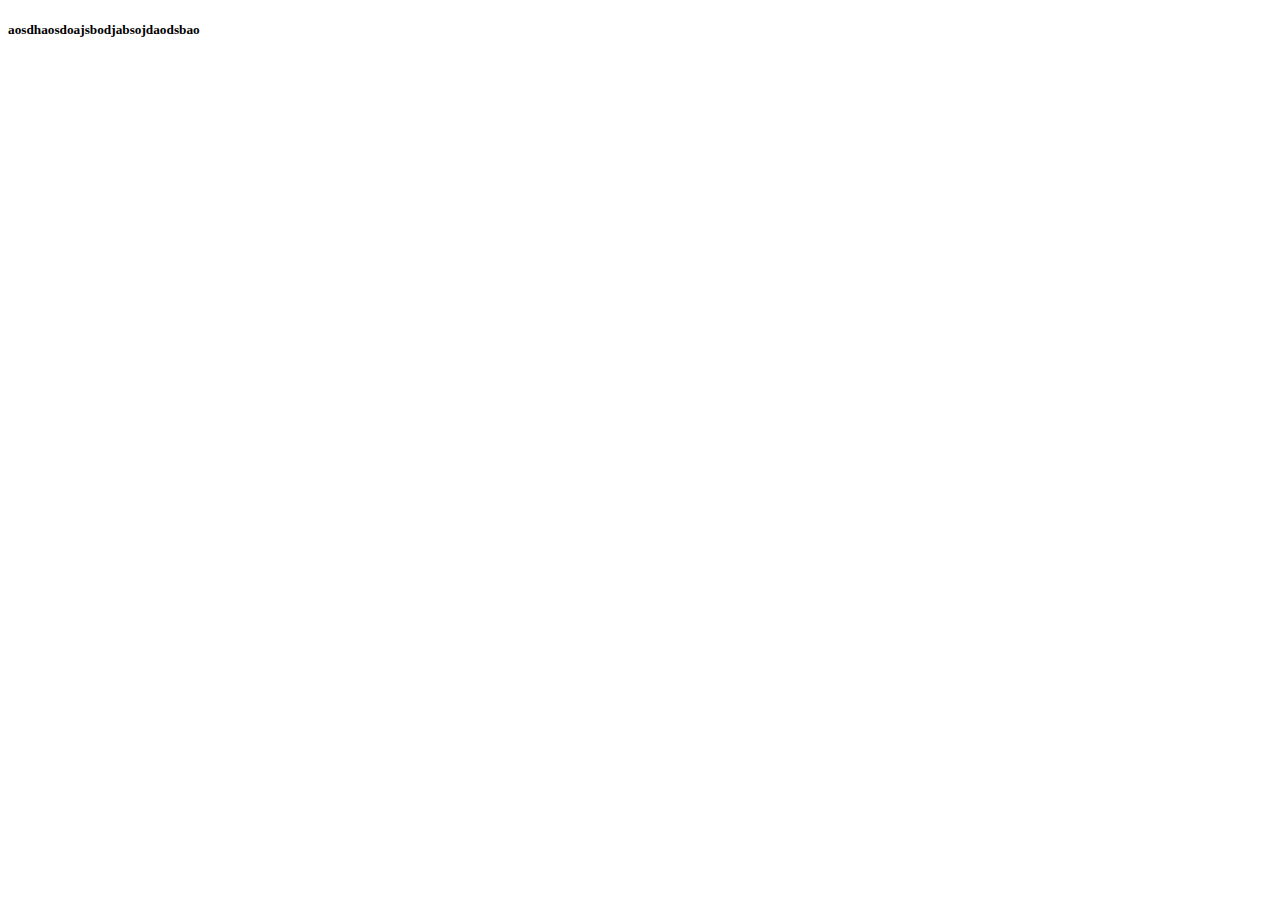
==== FrontEnd/index.html @ 2c6f3656 "Agregue un h5" ====
<!DOCTYPE html>
<html lang="en">
<head>
    <meta charset="UTF-8">
    <meta http-equiv="X-UA-Compatible" content="IE=edge">
    <meta name="viewport" content="width=device-width, initial-scale=1.0">
    <title>Kingtec</title>


</head>
<body>
    
    <h5>aosdhaosdoajsbodjabsojdaodsbao</h5>

</body>

</html>
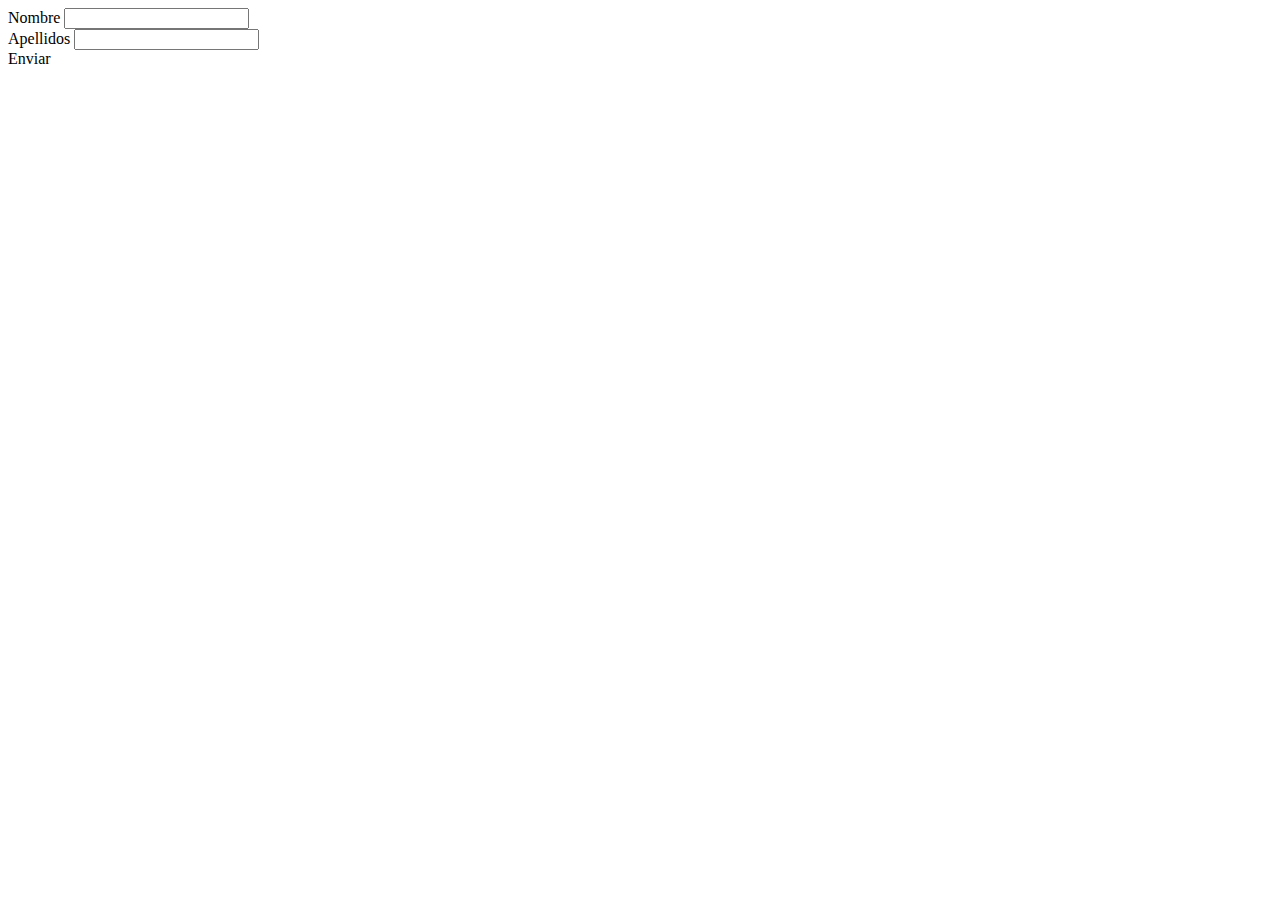
==== commit 02b708c4: "dsad" ====
--- a/FrontEnd/index.html
+++ b/FrontEnd/index.html
@@ -6,12 +6,27 @@
     <meta name="viewport" content="width=device-width, initial-scale=1.0">
     <title>Kingtec</title>
 
+    <link rel="stylesheet" href="https://cdn.jsdelivr.net/npm/bootstrap@4.6.2/dist/css/bootstrap.min.css" integrity="sha384-xOolHFLEh07PJGoPkLv1IbcEPTNtaed2xpHsD9ESMhqIYd0nLMwNLD69Npy4HI+N" crossorigin="anonymous">
 
 </head>
 <body>
+
+    <div class="container">
+        <div class="row">
+            <form>
+                <div class="form-group">
+                  <label for="exampleInputEmail1">Nombre</label>
+                  <input type="text" class="form-control" id="name" aria-describedby="emailHelp">
+                </div>
+                <div class="form-group">
+                  <label for="exampleInputPassword1">Apellidos</label>
+                  <input type="text" class="form-control" id="last">
+                </div>
+                <a class="btn btn-success" onclick="guardar()">Enviar</a>       
+            </form>
+        </div>
+    </div>
     
-    <h5>aosdhaosdoajsbodjabsojdaodsbao</h5>
-
 </body>
 
 </html>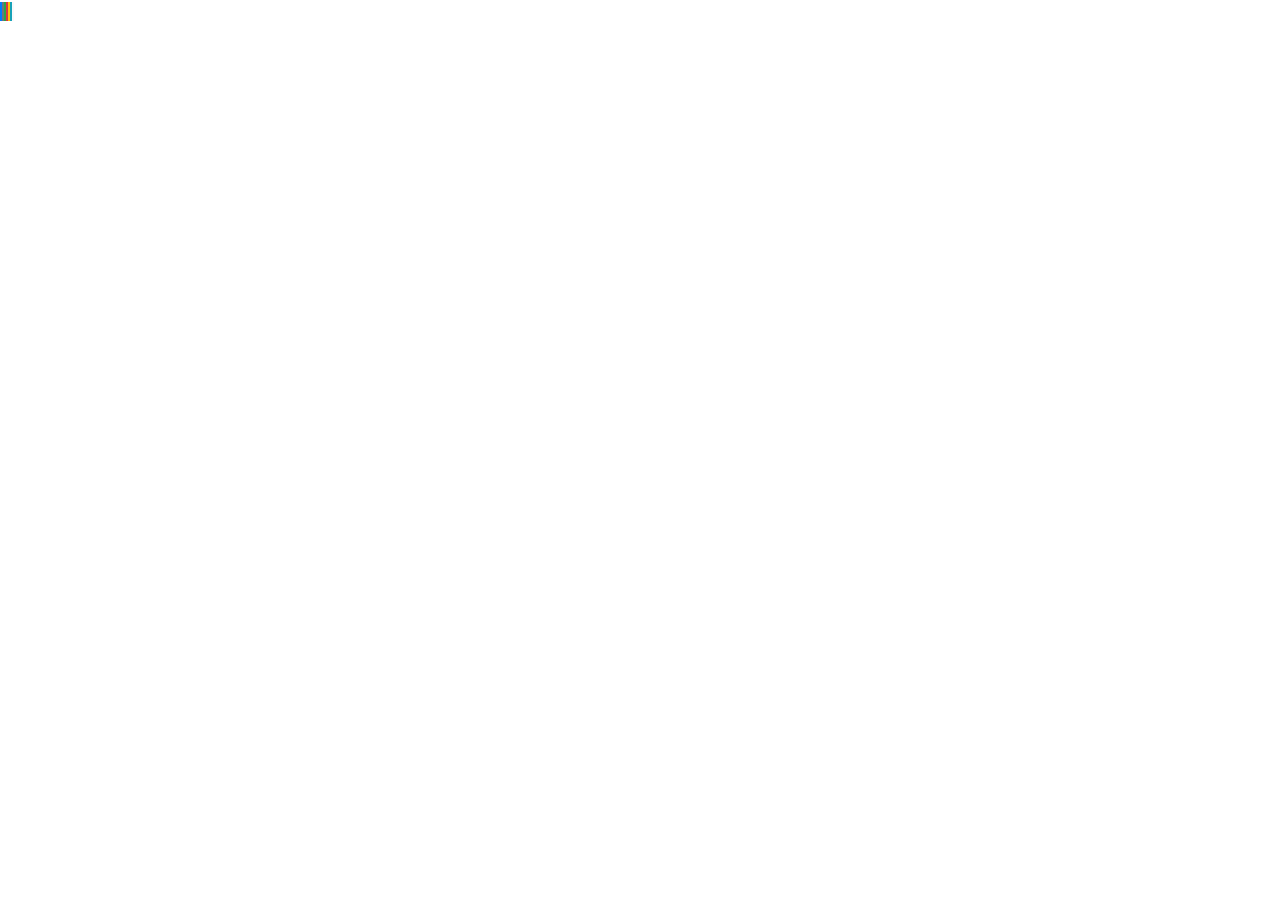
==== commit ec28a2ba: "dasdas" ====
--- a/FrontEnd/index.html
+++ b/FrontEnd/index.html
@@ -1,32 +1,29 @@
 <!DOCTYPE html>
-<html lang="en">
+<html lang="es">
 <head>
     <meta charset="UTF-8">
     <meta http-equiv="X-UA-Compatible" content="IE=edge">
     <meta name="viewport" content="width=device-width, initial-scale=1.0">
     <title>Kingtec</title>
-
-    <link rel="stylesheet" href="https://cdn.jsdelivr.net/npm/bootstrap@4.6.2/dist/css/bootstrap.min.css" integrity="sha384-xOolHFLEh07PJGoPkLv1IbcEPTNtaed2xpHsD9ESMhqIYd0nLMwNLD69Npy4HI+N" crossorigin="anonymous">
-
-</head>
+    <link rel="stylesheet" href="https://cdn.jsdelivr.net/npm/bootstrap@4.0.0/dist/css/bootstrap.min.css" integrity="sha384-Gn5384xqQ1aoWXA+058RXPxPg6fy4IWvTNh0E263XmFcJlSAwiGgFAW/dAiS6JXm" crossorigin="anonymous">
+  </head>
 <body>
-
-    <div class="container">
-        <div class="row">
-            <form>
-                <div class="form-group">
-                  <label for="exampleInputEmail1">Nombre</label>
-                  <input type="text" class="form-control" id="name" aria-describedby="emailHelp">
-                </div>
-                <div class="form-group">
-                  <label for="exampleInputPassword1">Apellidos</label>
-                  <input type="text" class="form-control" id="last">
-                </div>
-                <a class="btn btn-success" onclick="guardar()">Enviar</a>       
-            </form>
-        </div>
-    </div>
+  <span class="border border-primary"></span>
+  <span class="border border-secondary"></span>
+  <span class="border border-success"></span>
+  <span class="border border-danger"></span>
+  <span class="border border-warning"></span>
+  <span class="border border-info"></span>
+  <span class="border border-light"></span>
+  <span class="border border-white"></span>
+  <span class="border border-white"></span>
+  <span class="border border-white"></span>
+  <span class="border border-white"></span>
+  <span class="border border-white"></span>
+  <span class="border border-white"></span>
+  <span class="border border-white"></span>
+  <span class="border border-white"></span>
+  
     
 </body>
-
 </html>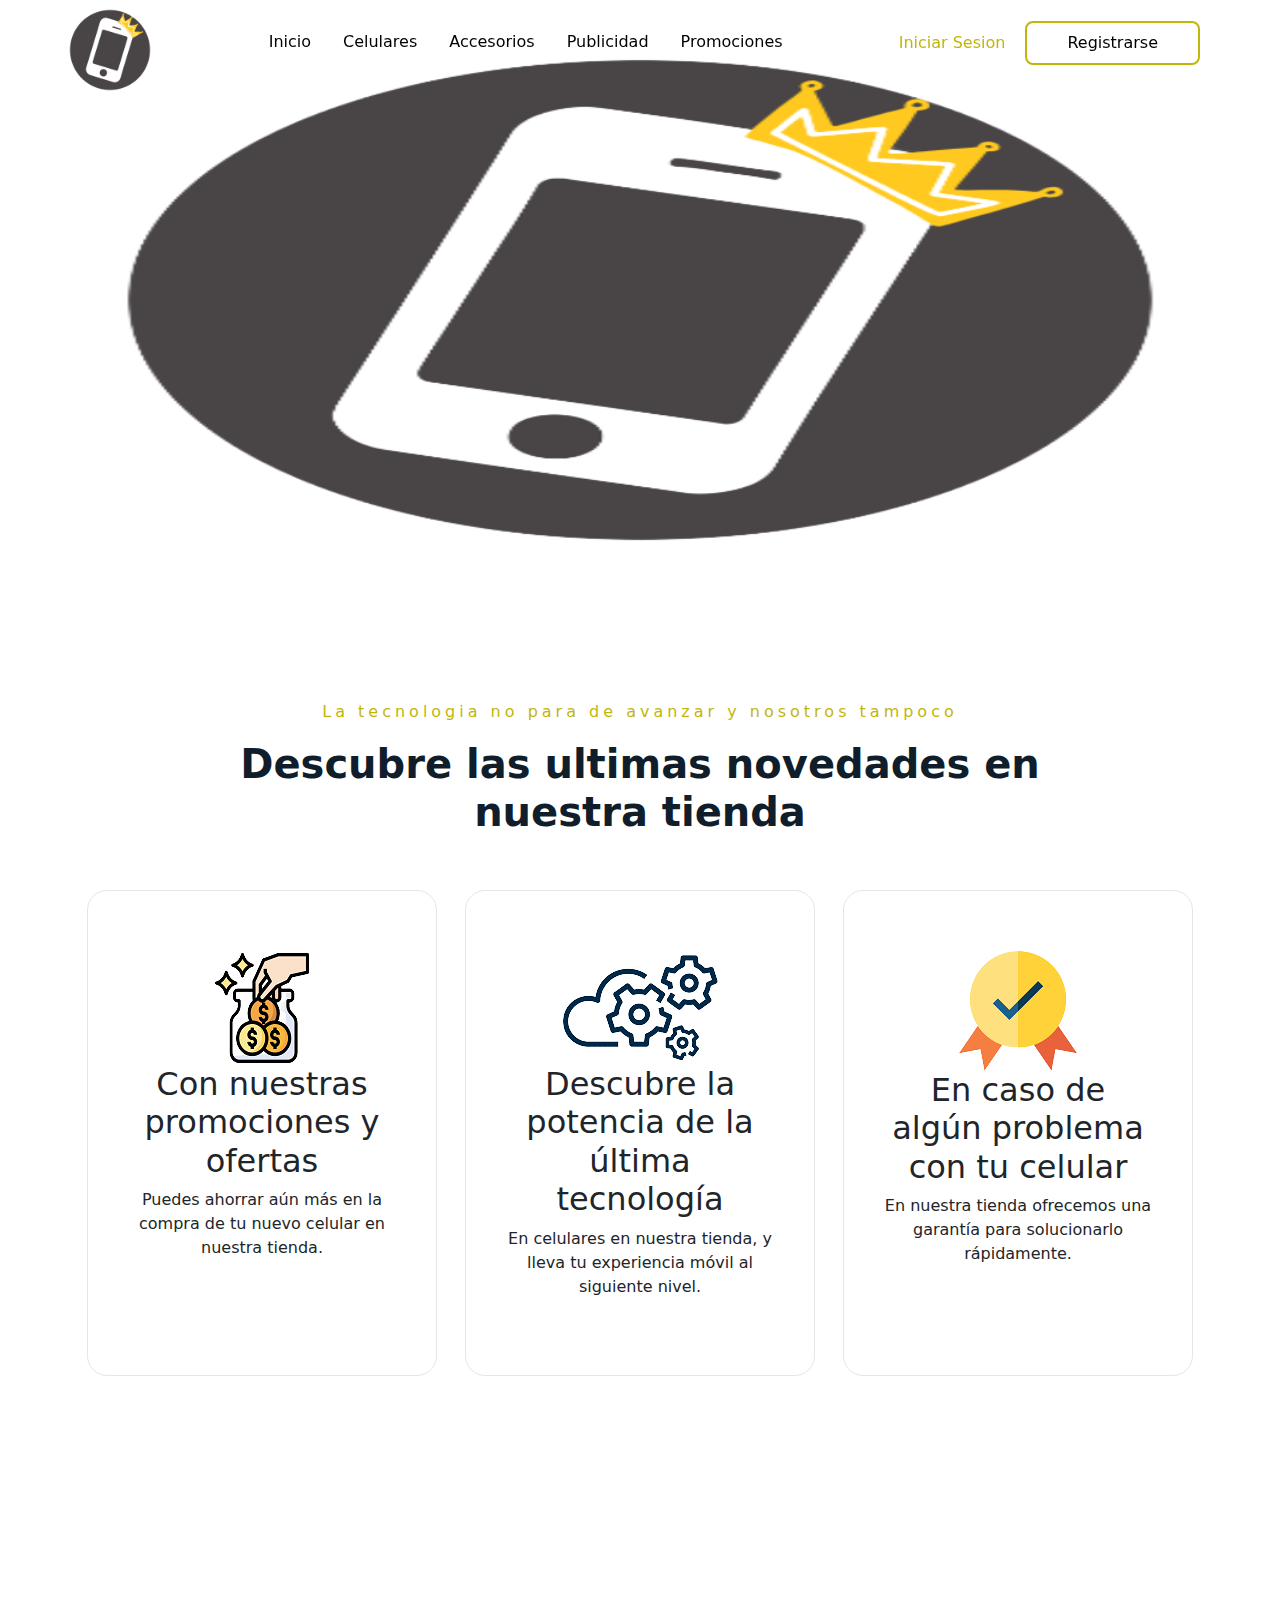
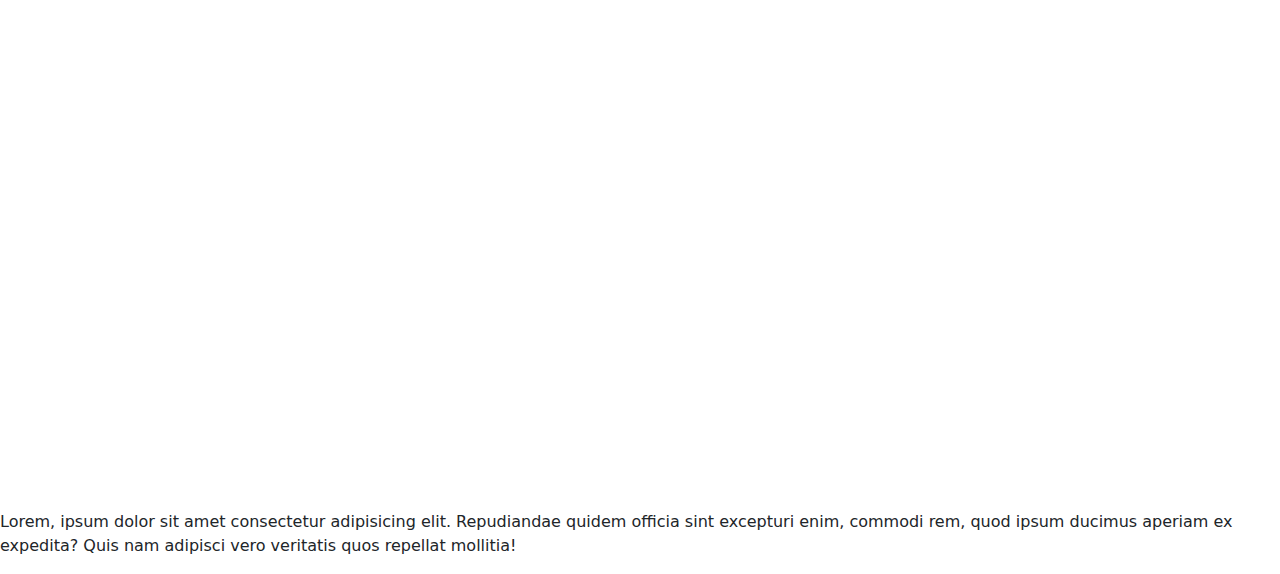
==== commit eaa6a62d: "Primer ejemplo" ====
--- a/FrontEnd/index.html
+++ b/FrontEnd/index.html
@@ -1,29 +1,111 @@
 <!DOCTYPE html>
-<html lang="es">
+<html lang="en">
 <head>
     <meta charset="UTF-8">
     <meta http-equiv="X-UA-Compatible" content="IE=edge">
     <meta name="viewport" content="width=device-width, initial-scale=1.0">
     <title>Kingtec</title>
-    <link rel="stylesheet" href="https://cdn.jsdelivr.net/npm/bootstrap@4.0.0/dist/css/bootstrap.min.css" integrity="sha384-Gn5384xqQ1aoWXA+058RXPxPg6fy4IWvTNh0E263XmFcJlSAwiGgFAW/dAiS6JXm" crossorigin="anonymous">
-  </head>
+    <link rel="stylesheet" href="./css/bootstrap.css">
+    <link rel="stylesheet" href="./css/style.css">
+
+    <link href="https://fonts.googleapis.com/css2?family=Lato:ital,wght@1,700&family=Nunito&display=swap" rel="stylesheet">
+</head>
 <body>
-  <span class="border border-primary"></span>
-  <span class="border border-secondary"></span>
-  <span class="border border-success"></span>
-  <span class="border border-danger"></span>
-  <span class="border border-warning"></span>
-  <span class="border border-info"></span>
-  <span class="border border-light"></span>
-  <span class="border border-white"></span>
-  <span class="border border-white"></span>
-  <span class="border border-white"></span>
-  <span class="border border-white"></span>
-  <span class="border border-white"></span>
-  <span class="border border-white"></span>
-  <span class="border border-white"></span>
-  <span class="border border-white"></span>
-  
+
+  <header>
+    <div class="container__header">
+        <div class="logo">
+            <a href="#">
+                <img src="./img/logopng.png" alt="">
+            </a>
+        </div>
+
+        <div class="menu">
+            <nav>
+                <ul>
+                    <li><a href="#">Inicio</a></li>
+                    <li><a href="#">Celulares</a></li>
+                    <li><a href="#">Accesorios</a></li>
+                    <li><a href="#">Publicidad</a></li>
+                    <li><a href="#">Promociones</a></li>
+                </ul>
+            </nav>
+            
+            <a href="#" class="sesion">Iniciar Sesion</a>
+            <a href="#" class="registro">Registrarse</a>
+
+        </div>
+    </div>
+  </header>
     
+    <div id="carouselExampleCaptions" class="carousel slide" data-bs-ride="carousel">
+      <div class="carousel-indicators">
+        <button type="button" data-bs-target="#carouselExampleCaptions" data-bs-slide-to="0" class="active" aria-current="true" aria-label="Slide 1"></button>
+        <button type="button" data-bs-target="#carouselExampleCaptions" data-bs-slide-to="1" aria-label="Slide 2"></button>
+        <button type="button" data-bs-target="#carouselExampleCaptions" data-bs-slide-to="2" aria-label="Slide 3"></button>
+        
+      </div>
+      <div class="carousel-inner">
+        <div class="carousel-item active">
+          <img src="./img/logopng.png" class="d-block w-100" alt="..." height="600px">
+          <div class="carousel-caption d-none d-md-block">
+            <h5><strong></strong></h5>
+            <p class="dado"></p>
+          </div>
+        </div>
+        <div class="carousel-item">
+          <img src="./img/logopng.png" class="d-block w-100" alt="..." height="600px">
+          <div class="carousel-caption d-none d-md-block">
+          </div>
+        </div>
+        <div class="carousel-item">
+          <img src="./img/logopng.png" class="d-block w-100" alt="..." height="600px">
+          <div class="carousel-caption d-none d-md-block">
+          </div>
+        </div>
+      </div>
+      <button class="carousel-control-prev" type="button" data-bs-target="#carouselExampleCaptions" data-bs-slide="prev">
+        <span class="carousel-control-prev-icon" aria-hidden="true"></span>
+        <span class="visually-hidden">Previous</span>
+      </button>
+      <button class="carousel-control-next" type="button" data-bs-target="#carouselExampleCaptions" data-bs-slide="next">
+        <span class="carousel-control-next-icon" aria-hidden="true"></span>
+        <span class="visually-hidden">Next</span>
+      </button>
+    </div>
+
+    <div class="container__trust container__card-primary">
+      <div class="trust card__primary">
+          <div class="text__trust text__card-primary">
+              <p class="frase">La tecnologia no para de avanzar y nosotros tampoco</p>
+              <h1>Descubre las ultimas novedades en nuestra tienda</h1>
+          </div>
+          <div class="container__trust container__box-cardPrimary">
+              <div class="card__trust box__card-primary">
+                  <img src="./img/ahorro.png" alt="">
+                  <h2>Con nuestras promociones y ofertas</h2>
+                  <p>Puedes ahorrar aún más en la compra de tu nuevo celular en nuestra tienda.</p>
+              </div>
+              <div class="card__trust box__card-primary">
+                  <img src="./img/tecnologia.png" alt="">
+                  <h2>Descubre la potencia de la última tecnología</h2>
+                  <p>En celulares en nuestra tienda, y lleva tu experiencia móvil al siguiente nivel.</p>
+              </div>
+              <div class="card__trust box__card-primary">
+                  <img src="./img/garantia.png" alt="">
+                  <h2>En caso de algún problema con tu celular</h2>
+                  <p>En nuestra tienda ofrecemos una garantía para solucionarlo rápidamente.</p>
+              </div>
+          </div>
+      </div>
+  </div>
+
+
+
+
+
+<br><br><br><br><br><br><br><br><br><br><br><br><br><br><br><br><br><br><br><br><br><br><br><br><br><br><br><br><br><br>
+<p>Lorem, ipsum dolor sit amet consectetur adipisicing elit. Repudiandae quidem officia sint excepturi enim, commodi rem, quod ipsum ducimus aperiam ex expedita? Quis nam adipisci vero veritatis quos repellat mollitia!</p>
+      <script src="js/bootstrap.js"></script>
 </body>
 </html>--- a/FrontEnd/css/style.css
+++ b/FrontEnd/css/style.css
@@ -0,0 +1,145 @@
+*{
+    margin: 0;
+    padding: 0;
+    box-sizing: border-box;
+    text-decoration: none;
+}
+a{
+  color: black;
+  text-decoration: none;
+}
+.frase{
+  font-size: 30em;
+}
+:root{
+    --color_text-primary: #C3B60A;
+    --color_text-secundary: #101E2C;
+    --color_text-tertiary: #485663;
+    --main_color-primary: #C3B60A;
+    --main_color-secundary: #F4D4FB;
+    --background-color: #FAFBFE;
+    --lowText_font_size: 16px;
+    --text_size_title: 40px;
+    --text_title_card: 24px;
+    --text_title_cardv2: 20px;
+    --text_paragraph: 16px;
+    --box_shadow-primary: 0px 6px 50px -20px rgba(0,0,0,0.2);
+}
+
+header{
+    width: 100%;
+    height: 100px;
+    position: fixed;
+    z-index: 100;
+}
+
+.container__header{
+    max-width: 1200px;
+    height: 100%;
+    margin: auto;
+    display: flex;
+    justify-content: space-between;
+    align-items: center;
+    padding: 0px 20px;
+}
+
+.logo{
+    display: flex;
+    align-items: center;
+    position: relative;
+    z-index: 1;
+}
+
+.logo img{
+    width: 100px;
+}
+
+.menu{
+    display: flex;
+    align-items: center;
+}
+
+
+.menu nav ul{
+    display: flex;
+}
+
+.menu nav ul li{
+    list-style: none;
+    margin: 20px 16px;
+}
+
+
+.menu nav ul li a:hover{
+    color: var(--color_text-primary);
+}
+
+.registro{
+    display: block;
+    padding: 8px 40px;
+    border: 2px solid var(--main_color-primary);
+    border-radius: 8px;
+    font-weight: 500;
+    margin: 0px 20px;
+    transition: all 300ms;
+    margin-bottom: 15px;
+}
+.sesion{
+  padding-left: 100px;
+  margin-bottom: 15px;
+  color: #C3B60A;
+}
+
+.btn__quote:hover{
+    color: #C3B60A;
+    background: var(--main_color-primary);
+}
+
+/*Cartas*/
+
+.container__card-primary{
+  padding-top: 100px;
+}
+
+.card__primary{
+  max-width: 1200px;
+  margin: auto;
+  text-align: center;
+  padding: 0px 20px;
+}
+
+.text__card-primary{
+  max-width: 800px;
+  margin: auto;
+}
+
+.text__card-primary p{
+  color: var(--color_text-primary);
+  letter-spacing: 4px;
+  font-size: var(--text_paragraph);
+  font-weight: 500;
+}
+
+.text__card-primary h1{
+  font-size: var(--text_size_title);
+  font-weight: 600;
+  color: var(--color_text-secundary);
+}
+
+.container__box-cardPrimary{
+  display: flex;
+  flex-wrap: wrap;
+  justify-content: center;
+  margin-top: 40px;
+}
+
+.box__card-primary{
+  max-width: 350px;
+  padding: 60px 40px;
+  border: 1px solid #e6e6e6;
+  border-radius: 20px;
+  margin: 14px;
+  transition: all 300ms;
+}
+
+
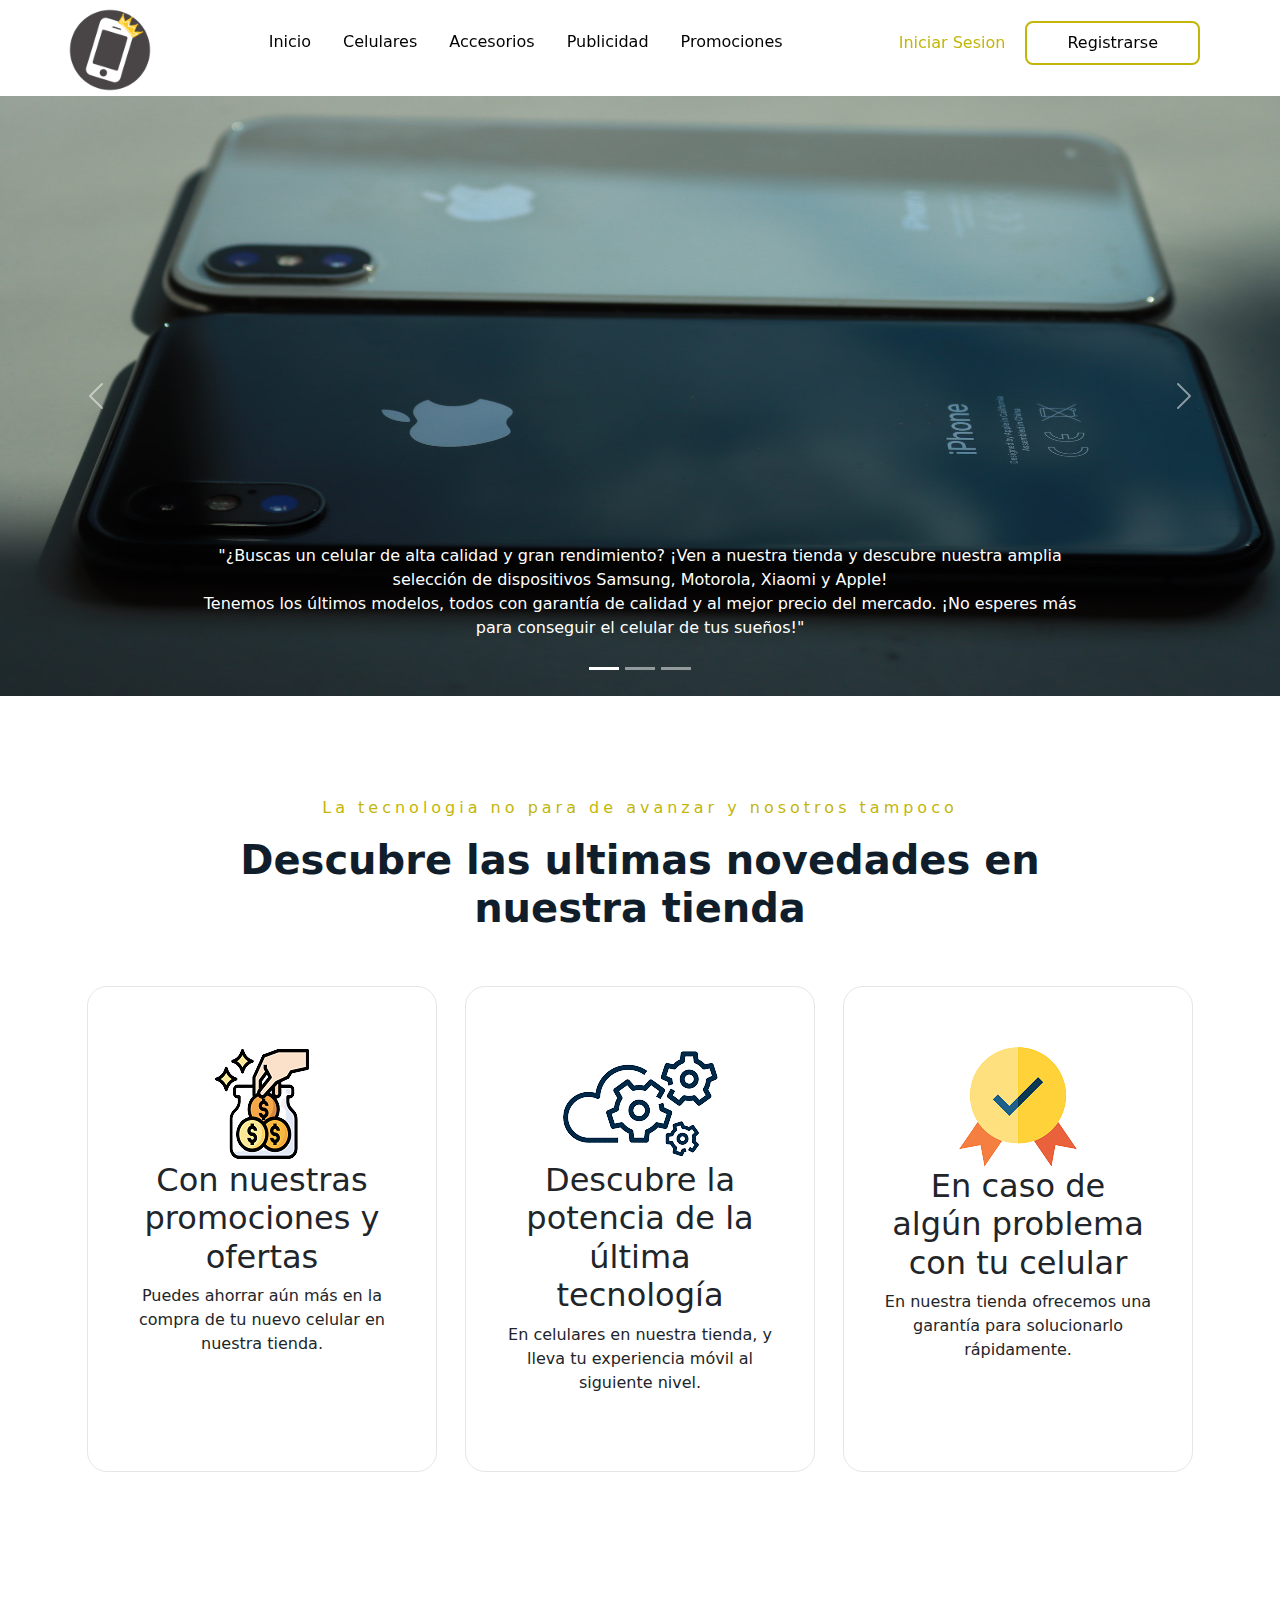
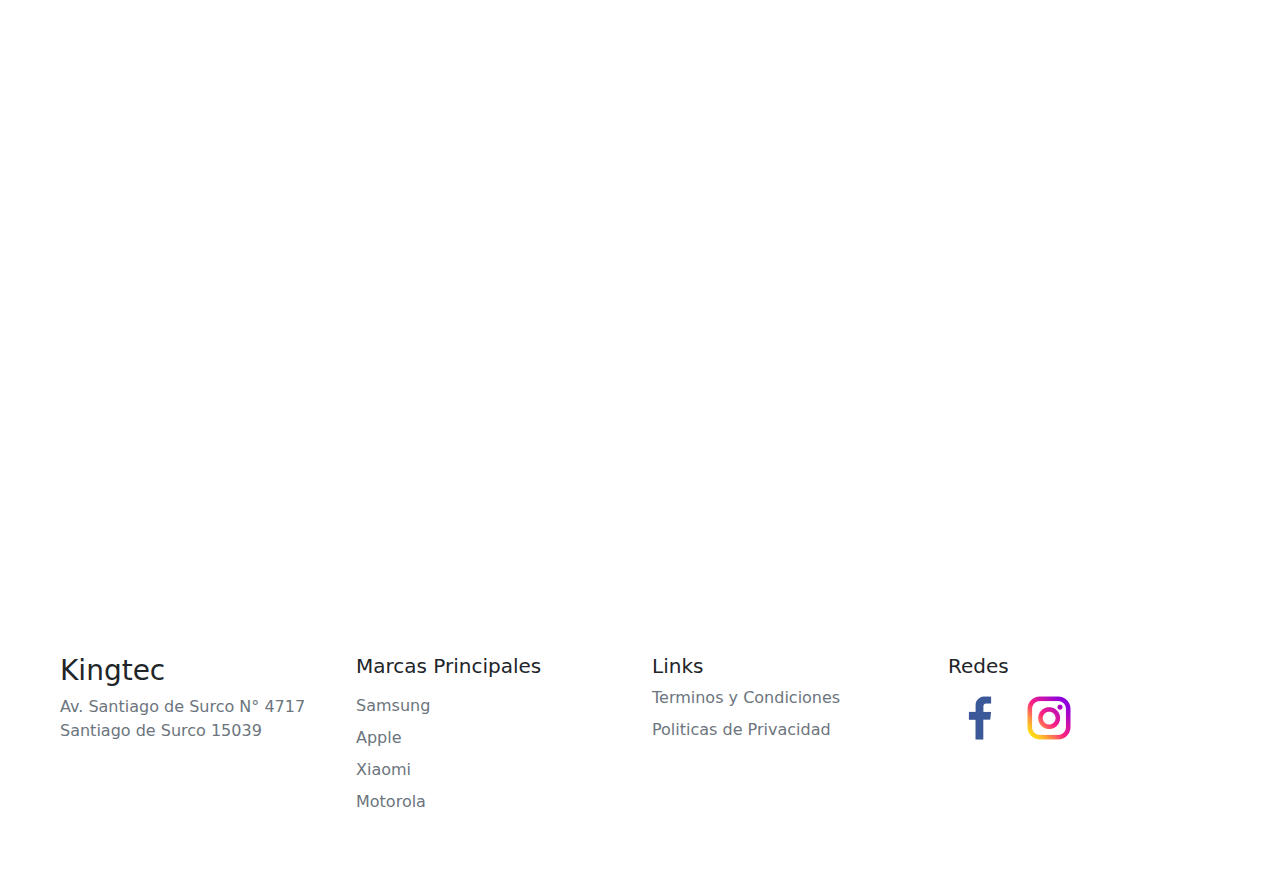
==== commit ef6650b0: "jkdskksdk" ====
--- a/FrontEnd/index.html
+++ b/FrontEnd/index.html
@@ -1,5 +1,6 @@
 <!DOCTYPE html>
 <html lang="en">
+
 <head>
     <meta charset="UTF-8">
     <meta http-equiv="X-UA-Compatible" content="IE=edge">
@@ -10,102 +11,156 @@
 
     <link href="https://fonts.googleapis.com/css2?family=Lato:ital,wght@1,700&family=Nunito&display=swap" rel="stylesheet">
 </head>
+
 <body>
 
-  <header>
-    <div class="container__header">
-        <div class="logo">
-            <a href="#">
-                <img src="./img/logopng.png" alt="">
-            </a>
+    <header>
+        <div class="container__header">
+            <div class="logo">
+                <a href="#">
+                    <img src="./img/logopng.png" alt="">
+                </a>
+            </div>
+
+            <div class="menu">
+                <nav>
+                    <ul>
+                        <li><a href="#">Inicio</a></li>
+                        <li><a href="#">Celulares</a></li>
+                        <li><a href="#">Accesorios</a></li>
+                        <li><a href="#">Publicidad</a></li>
+                        <li><a href="#">Promociones</a></li>
+                    </ul>
+                </nav>
+
+                <a href="#" class="sesion">Iniciar Sesion</a>
+                <a href="#" class="registro">Registrarse</a>
+
+            </div>
         </div>
-
-        <div class="menu">
-            <nav>
-                <ul>
-                    <li><a href="#">Inicio</a></li>
-                    <li><a href="#">Celulares</a></li>
-                    <li><a href="#">Accesorios</a></li>
-                    <li><a href="#">Publicidad</a></li>
-                    <li><a href="#">Promociones</a></li>
-                </ul>
-            </nav>
-            
-            <a href="#" class="sesion">Iniciar Sesion</a>
-            <a href="#" class="registro">Registrarse</a>
+    </header>
+    <br><br><br><br>
+    <div id="carouselExampleCaptions" class="carousel slide" data-bs-ride="carousel">
+        <div class="carousel-indicators">
+            <button type="button" data-bs-target="#carouselExampleCaptions" data-bs-slide-to="0" class="active" aria-current="true" aria-label="Slide 1"></button>
+            <button type="button" data-bs-target="#carouselExampleCaptions" data-bs-slide-to="1" aria-label="Slide 2"></button>
+            <button type="button" data-bs-target="#carouselExampleCaptions" data-bs-slide-to="2" aria-label="Slide 3"></button>
 
         </div>
-    </div>
-  </header>
-    
-    <div id="carouselExampleCaptions" class="carousel slide" data-bs-ride="carousel">
-      <div class="carousel-indicators">
-        <button type="button" data-bs-target="#carouselExampleCaptions" data-bs-slide-to="0" class="active" aria-current="true" aria-label="Slide 1"></button>
-        <button type="button" data-bs-target="#carouselExampleCaptions" data-bs-slide-to="1" aria-label="Slide 2"></button>
-        <button type="button" data-bs-target="#carouselExampleCaptions" data-bs-slide-to="2" aria-label="Slide 3"></button>
-        
-      </div>
-      <div class="carousel-inner">
-        <div class="carousel-item active">
-          <img src="./img/logopng.png" class="d-block w-100" alt="..." height="600px">
-          <div class="carousel-caption d-none d-md-block">
-            <h5><strong></strong></h5>
-            <p class="dado"></p>
-          </div>
+        <div class="carousel-inner">
+            <div class="carousel-item active">
+                <img src="./img/Publi-1.jpg" class="d-block w-100" alt="..." height="600px">
+                <div class="carousel-caption d-none d-md-block">
+                    <h5><strong></strong></h5>
+                    <p class="dado">"¿Buscas un celular de alta calidad y gran rendimiento? ¡Ven a nuestra tienda y descubre nuestra amplia selección de dispositivos Samsung, Motorola, Xiaomi y Apple! <br> Tenemos los últimos modelos, todos con garantía de calidad y
+                        al mejor precio del mercado. ¡No esperes más para conseguir el celular de tus sueños!"</p>
+                </div>
+            </div>
+            <div class="carousel-item">
+                <img src="./img/Publi-2.jpg" class="d-block w-100" alt="..." height="600px">
+                <div class="carousel-caption d-none d-md-block">
+                    <p class="dado">"¿Te gustaría tener un celular con la mejor cámara del mercado? ¡En Kingtec, encontrarás los dispositivos más avanzados en fotografía! <br> Captura los mejores momentos de tu vida con la calidad de imagen que solo estos dispositivos
+                        pueden ofrecerte. ¡Ven y llévate el tuyo hoy mismo!"</p>
+                </div>
+            </div>
+            <div class="carousel-item">
+                <img src="./img/Publi-3.jpg" class="d-block w-100" alt="..." height="600px">
+                <div class="carousel-caption d-none d-md-block">
+                    "¿Eres un amante de la tecnología y siempre buscas lo último en dispositivos móviles? ¡En nuestra tienda de celulares Kingtec, tenemos todo lo que necesitas para estar a la vanguardia! Descubre nuestras exclusivas ofertas y promociones en los modelos
+                    más nuevos y avanzados del mercado. ¡Hazte con el tuyo ahora y presume de tener el celular más innovador del momento!"
+                </div>
+            </div>
         </div>
-        <div class="carousel-item">
-          <img src="./img/logopng.png" class="d-block w-100" alt="..." height="600px">
-          <div class="carousel-caption d-none d-md-block">
-          </div>
-        </div>
-        <div class="carousel-item">
-          <img src="./img/logopng.png" class="d-block w-100" alt="..." height="600px">
-          <div class="carousel-caption d-none d-md-block">
-          </div>
-        </div>
-      </div>
-      <button class="carousel-control-prev" type="button" data-bs-target="#carouselExampleCaptions" data-bs-slide="prev">
+        <button class="carousel-control-prev" type="button" data-bs-target="#carouselExampleCaptions" data-bs-slide="prev">
         <span class="carousel-control-prev-icon" aria-hidden="true"></span>
         <span class="visually-hidden">Previous</span>
       </button>
-      <button class="carousel-control-next" type="button" data-bs-target="#carouselExampleCaptions" data-bs-slide="next">
+        <button class="carousel-control-next" type="button" data-bs-target="#carouselExampleCaptions" data-bs-slide="next">
         <span class="carousel-control-next-icon" aria-hidden="true"></span>
         <span class="visually-hidden">Next</span>
       </button>
     </div>
 
     <div class="container__trust container__card-primary">
-      <div class="trust card__primary">
-          <div class="text__trust text__card-primary">
-              <p class="frase">La tecnologia no para de avanzar y nosotros tampoco</p>
-              <h1>Descubre las ultimas novedades en nuestra tienda</h1>
-          </div>
-          <div class="container__trust container__box-cardPrimary">
-              <div class="card__trust box__card-primary">
-                  <img src="./img/ahorro.png" alt="">
-                  <h2>Con nuestras promociones y ofertas</h2>
-                  <p>Puedes ahorrar aún más en la compra de tu nuevo celular en nuestra tienda.</p>
-              </div>
-              <div class="card__trust box__card-primary">
-                  <img src="./img/tecnologia.png" alt="">
-                  <h2>Descubre la potencia de la última tecnología</h2>
-                  <p>En celulares en nuestra tienda, y lleva tu experiencia móvil al siguiente nivel.</p>
-              </div>
-              <div class="card__trust box__card-primary">
-                  <img src="./img/garantia.png" alt="">
-                  <h2>En caso de algún problema con tu celular</h2>
-                  <p>En nuestra tienda ofrecemos una garantía para solucionarlo rápidamente.</p>
-              </div>
-          </div>
-      </div>
-  </div>
+        <div class="trust card__primary">
+            <div class="text__trust text__card-primary">
+                <p class="frase">La tecnologia no para de avanzar y nosotros tampoco</p>
+                <h1>Descubre las ultimas novedades en nuestra tienda</h1>
+            </div>
+            <div class="container__trust container__box-cardPrimary">
+                <div class="card__trust box__card-primary">
+                    <img src="./img/ahorro.png" alt="">
+                    <h2>Con nuestras promociones y ofertas</h2>
+                    <p>Puedes ahorrar aún más en la compra de tu nuevo celular en nuestra tienda.</p>
+                </div>
+                <div class="card__trust box__card-primary">
+                    <img src="./img/tecnologia.png" alt="">
+                    <h2>Descubre la potencia de la última tecnología</h2>
+                    <p>En celulares en nuestra tienda, y lleva tu experiencia móvil al siguiente nivel.</p>
+                </div>
+                <div class="card__trust box__card-primary">
+                    <img src="./img/garantia.png" alt="">
+                    <h2>En caso de algún problema con tu celular</h2>
+                    <p>En nuestra tienda ofrecemos una garantía para solucionarlo rápidamente.</p>
+                </div>
+            </div>
+        </div>
+    </div>
+    <br><br><br><br><br><br><br><br><br><br><br><br><br><br><br><br><br><br><br><br><br><br><br><br><br><br><br><br><br><br>
+    <footer>
+        <div class="container-fluid">
+            <div class="row p-5 pb-2 bg-white text-dark">
+                <div class="col-xs-12 col-md-6 col-lg-3">
+                    <p class="h3">Kingtec</p>
+                    <p class="text-secondary">Av. Santiago de Surco N° 4717 <br> Santiago de Surco 15039</p>
+                </div>
+                <div class="col-xs-12 col-md-6 col-lg-3">
+                    <p class="h5 mb-3">Marcas Principales</p>
+                    <div class="mb-2">
+                        <a href="#" class="text-secondary text-decoration-none">Samsung</a>
+                    </div>
+                    <div class="mb-2">
+                        <a href="#" class="text-secondary text-decoration-none">Apple</a>
+                    </div>
+                    <div class="mb-2">
+                        <a href="#" class="text-secondary text-decoration-none">Xiaomi</a>
+                    </div>
+                    <div class="mb-2">
+                        <a href="#" class="text-secondary text-decoration-none">Motorola</a>
+                    </div>
+                </div>
+                <div class="col-xs-12 col-md-6 col-lg-3">
+                    <p class="h5">Links</p>
+                    <div class="mb-2">
+                        <a href="#" class="text-secondary text-decoration-none">Terminos y Condiciones</a>
+                    </div>
+                    <div class="mb-2">
+                        <a href="#" class="text-secondary text-decoration-none">Politicas de Privacidad</a>
+                    </div>
+                </div>
+                <div class="col-xs-12 col-md-6 col-lg-3">
+                    <p class="h5">Redes</p>
+                    <div class="socialMedia">
+                        <a href="#">
+                            <img src="./img/facebook.png" alt="NoImg">
+                        </a>
+                        <a href="#">
+                            <img src="./img/instagram.png" alt="NoImg">
+                        </a>
+                    </div>
+                </div>
+                <div class="col-xs-12 pt-4">
+                    <p class="text-white text-center">Copyright - All rights reserved © 2023</p>
+                </div>
+            </div>
+        </div>
+    </footer>
 
 
 
 
 
-<br><br><br><br><br><br><br><br><br><br><br><br><br><br><br><br><br><br><br><br><br><br><br><br><br><br><br><br><br><br>
-<p>Lorem, ipsum dolor sit amet consectetur adipisicing elit. Repudiandae quidem officia sint excepturi enim, commodi rem, quod ipsum ducimus aperiam ex expedita? Quis nam adipisci vero veritatis quos repellat mollitia!</p>
-      <script src="js/bootstrap.js"></script>
+    <script src="js/bootstrap.js"></script>
 </body>
+
 </html>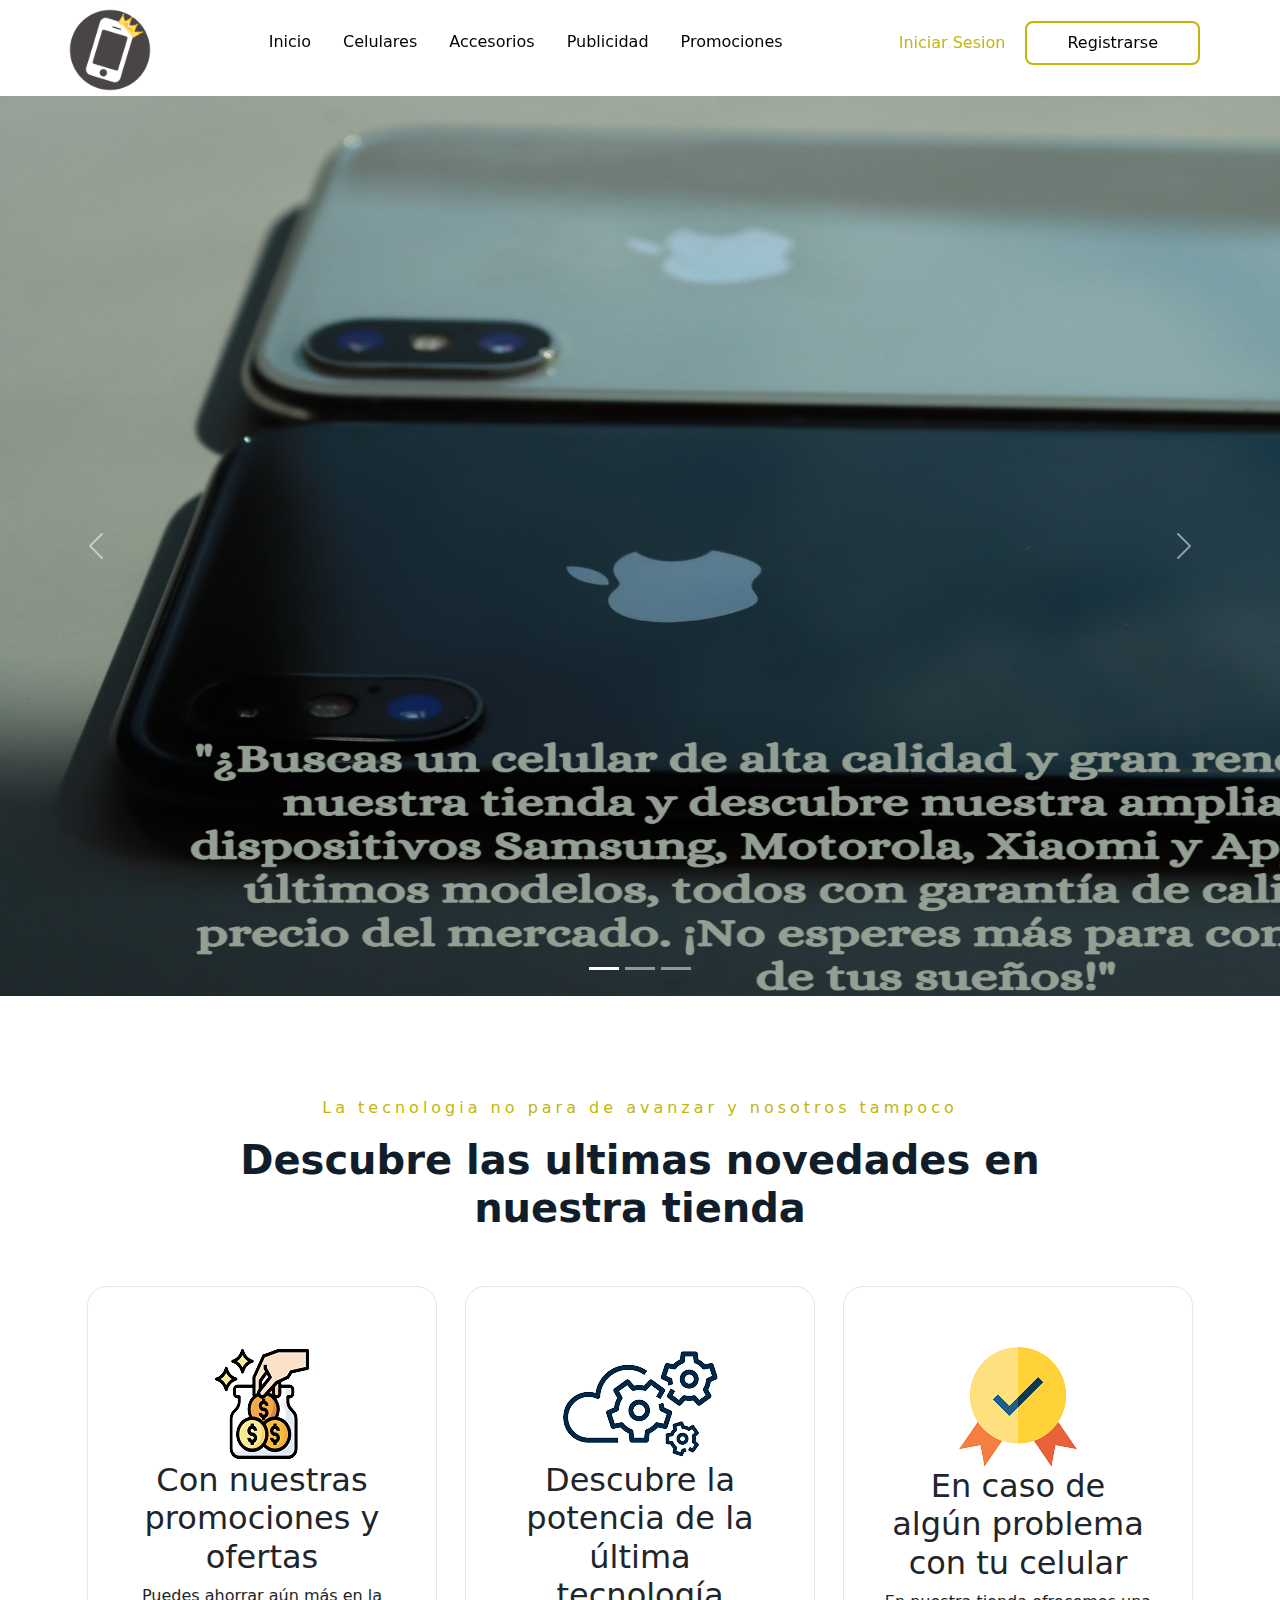
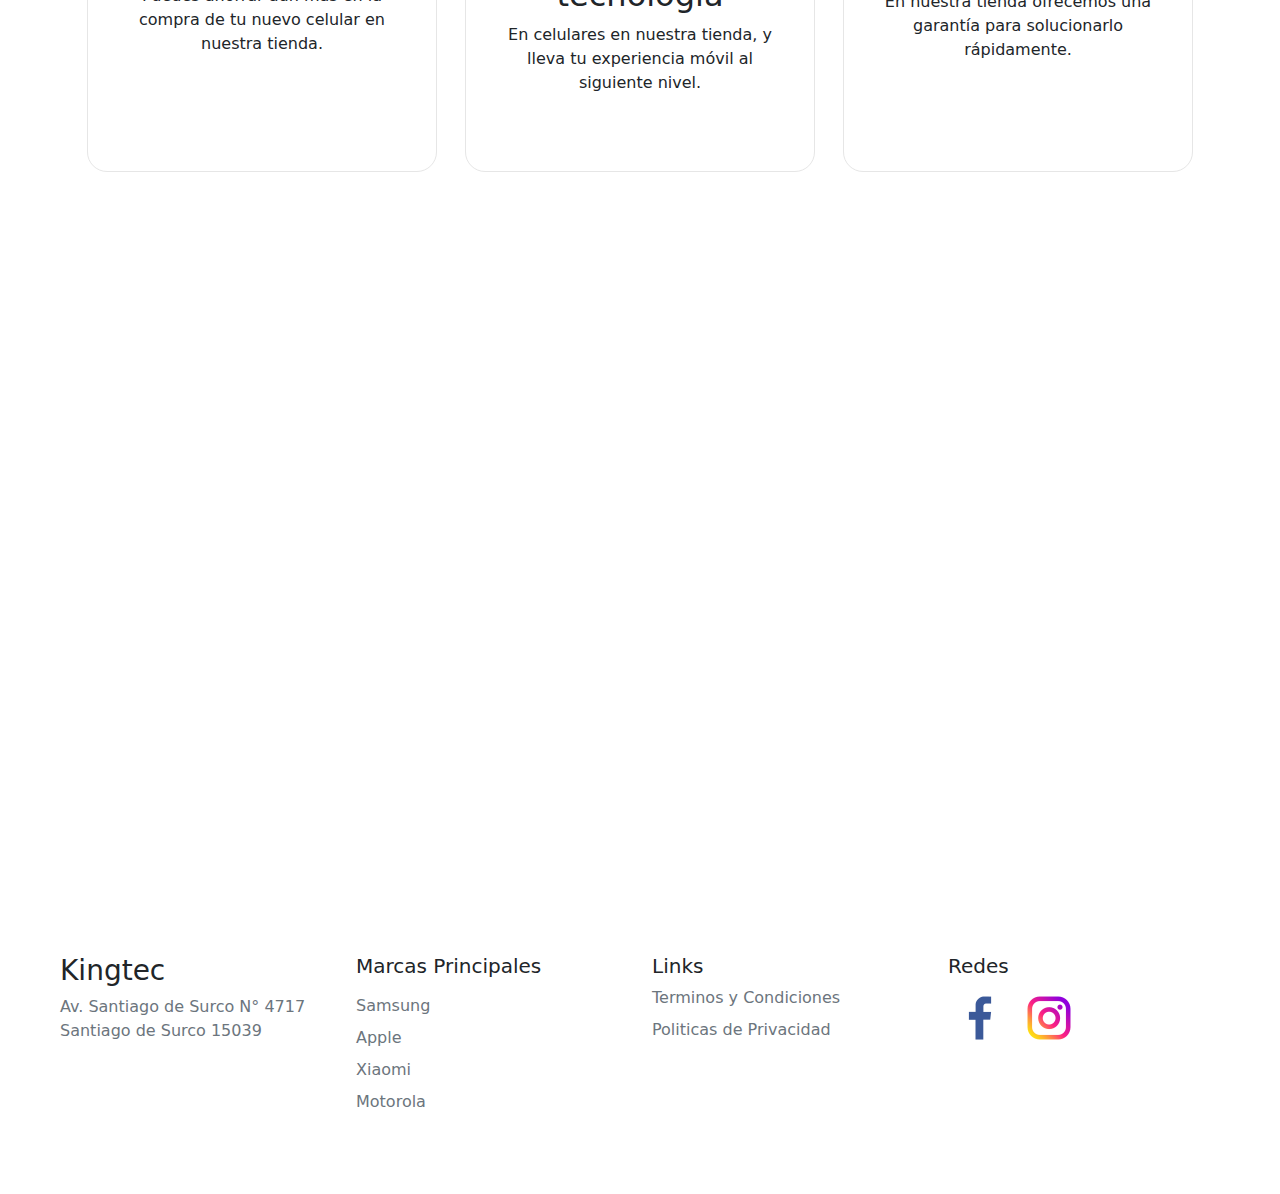
==== commit 879aea9b: "asdasd" ====
--- a/FrontEnd/index.html
+++ b/FrontEnd/index.html
@@ -49,25 +49,22 @@
         </div>
         <div class="carousel-inner">
             <div class="carousel-item active">
-                <img src="./img/Publi-1.jpg" class="d-block w-100" alt="..." height="600px">
+                <img src="./img/Publi-1.png" class="d-block" alt="..." height="900px" width="1900px">
                 <div class="carousel-caption d-none d-md-block">
                     <h5><strong></strong></h5>
-                    <p class="dado">"¿Buscas un celular de alta calidad y gran rendimiento? ¡Ven a nuestra tienda y descubre nuestra amplia selección de dispositivos Samsung, Motorola, Xiaomi y Apple! <br> Tenemos los últimos modelos, todos con garantía de calidad y
-                        al mejor precio del mercado. ¡No esperes más para conseguir el celular de tus sueños!"</p>
+                    <p class="dado"></p>
                 </div>
             </div>
             <div class="carousel-item">
-                <img src="./img/Publi-2.jpg" class="d-block w-100" alt="..." height="600px">
+                <img src="./img/Publi-2.png" class="d-block" alt="..." height="900px" width="1900px">
                 <div class="carousel-caption d-none d-md-block">
-                    <p class="dado">"¿Te gustaría tener un celular con la mejor cámara del mercado? ¡En Kingtec, encontrarás los dispositivos más avanzados en fotografía! <br> Captura los mejores momentos de tu vida con la calidad de imagen que solo estos dispositivos
-                        pueden ofrecerte. ¡Ven y llévate el tuyo hoy mismo!"</p>
+                    <p class="dado"></p>
                 </div>
             </div>
             <div class="carousel-item">
-                <img src="./img/Publi-3.jpg" class="d-block w-100" alt="..." height="600px">
+                <img src="./img/Publi-3.png" class="d-block" alt="..." height="900px" width="1900px">
                 <div class="carousel-caption d-none d-md-block">
-                    "¿Eres un amante de la tecnología y siempre buscas lo último en dispositivos móviles? ¡En nuestra tienda de celulares Kingtec, tenemos todo lo que necesitas para estar a la vanguardia! Descubre nuestras exclusivas ofertas y promociones en los modelos
-                    más nuevos y avanzados del mercado. ¡Hazte con el tuyo ahora y presume de tener el celular más innovador del momento!"
+
                 </div>
             </div>
         </div>
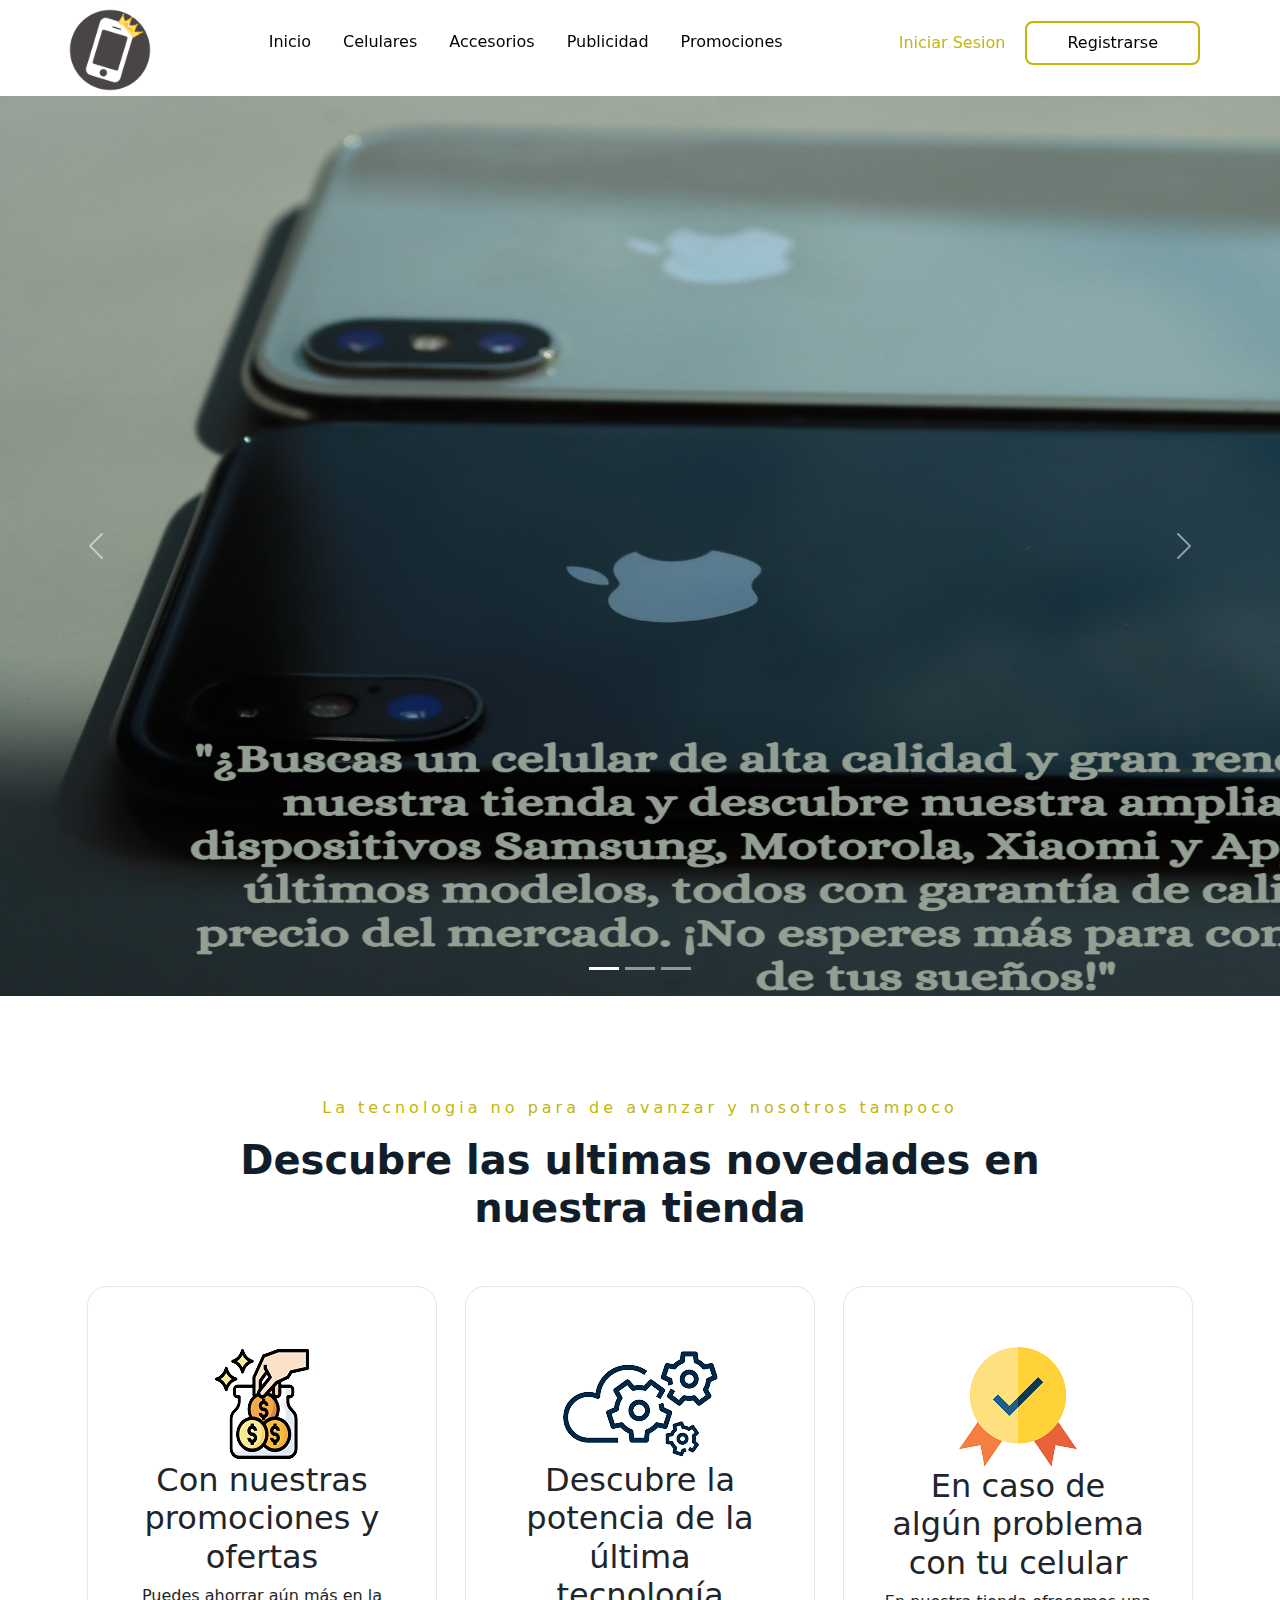
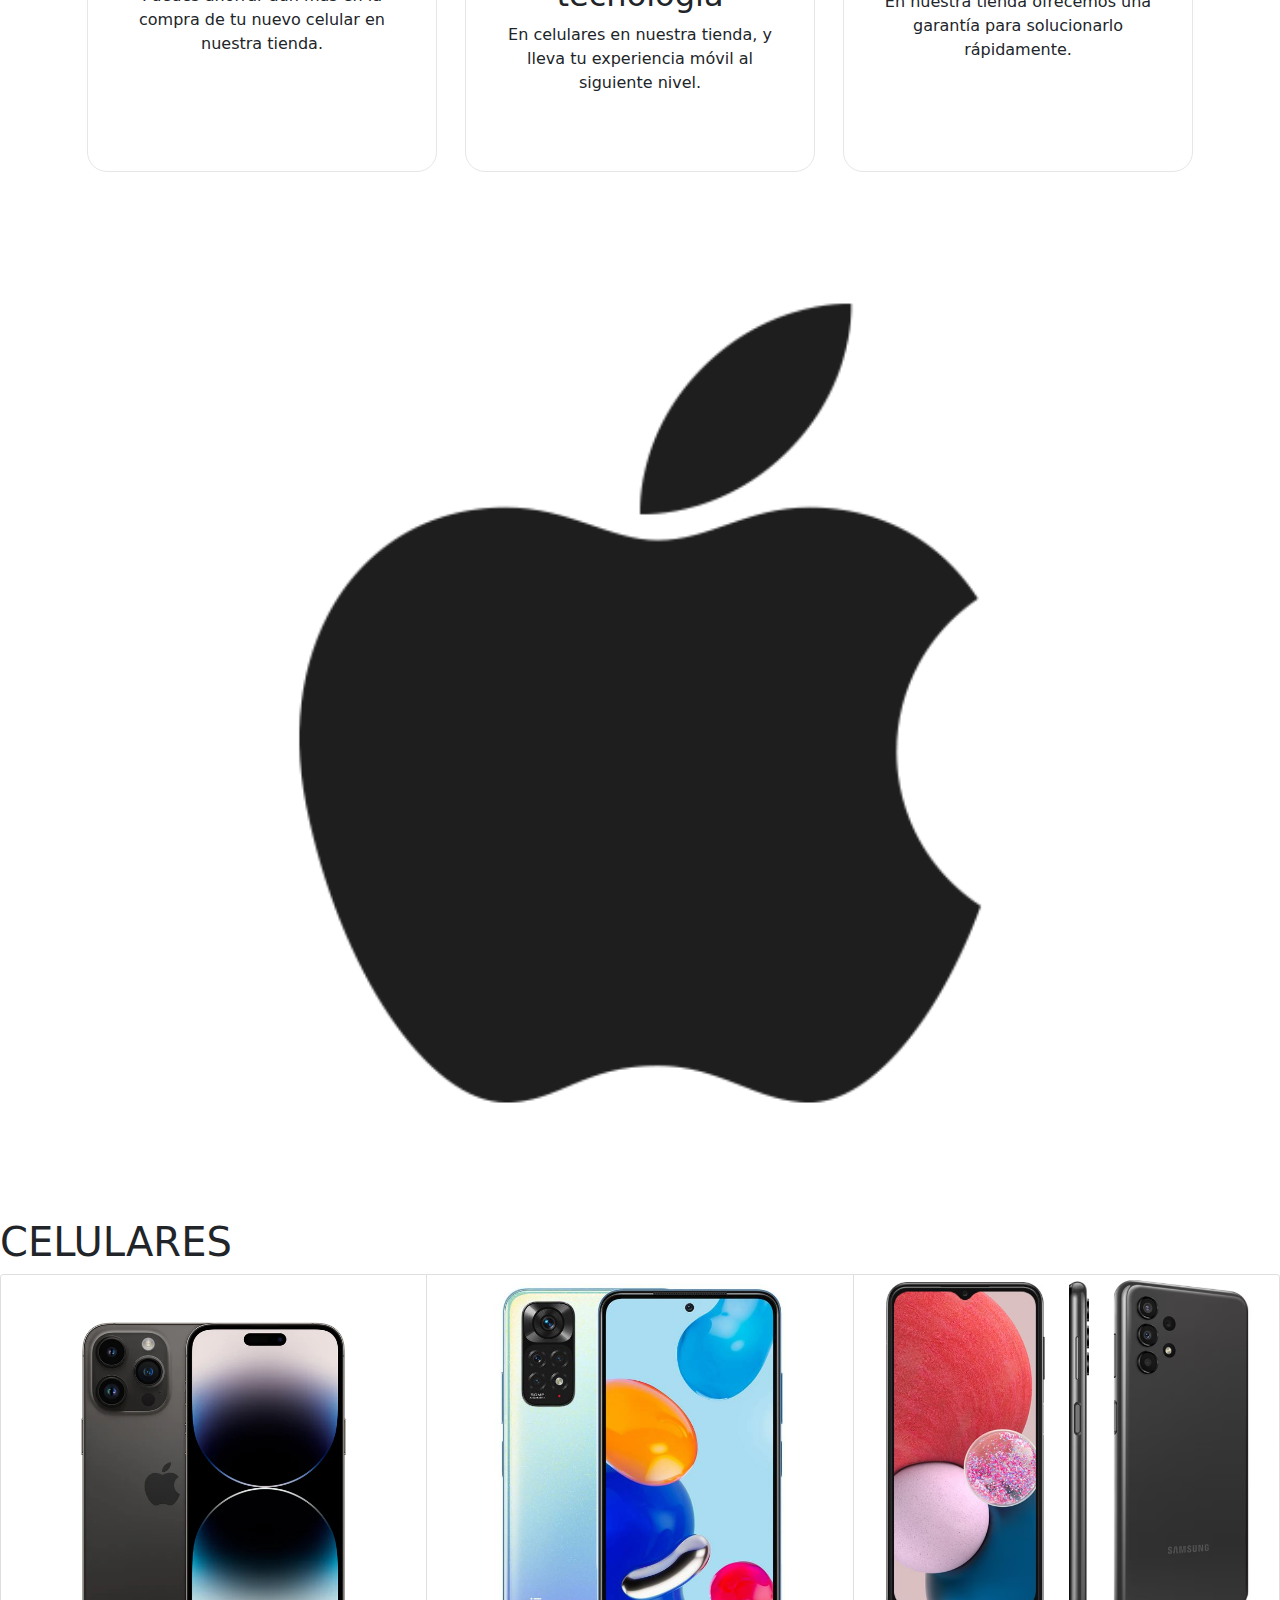
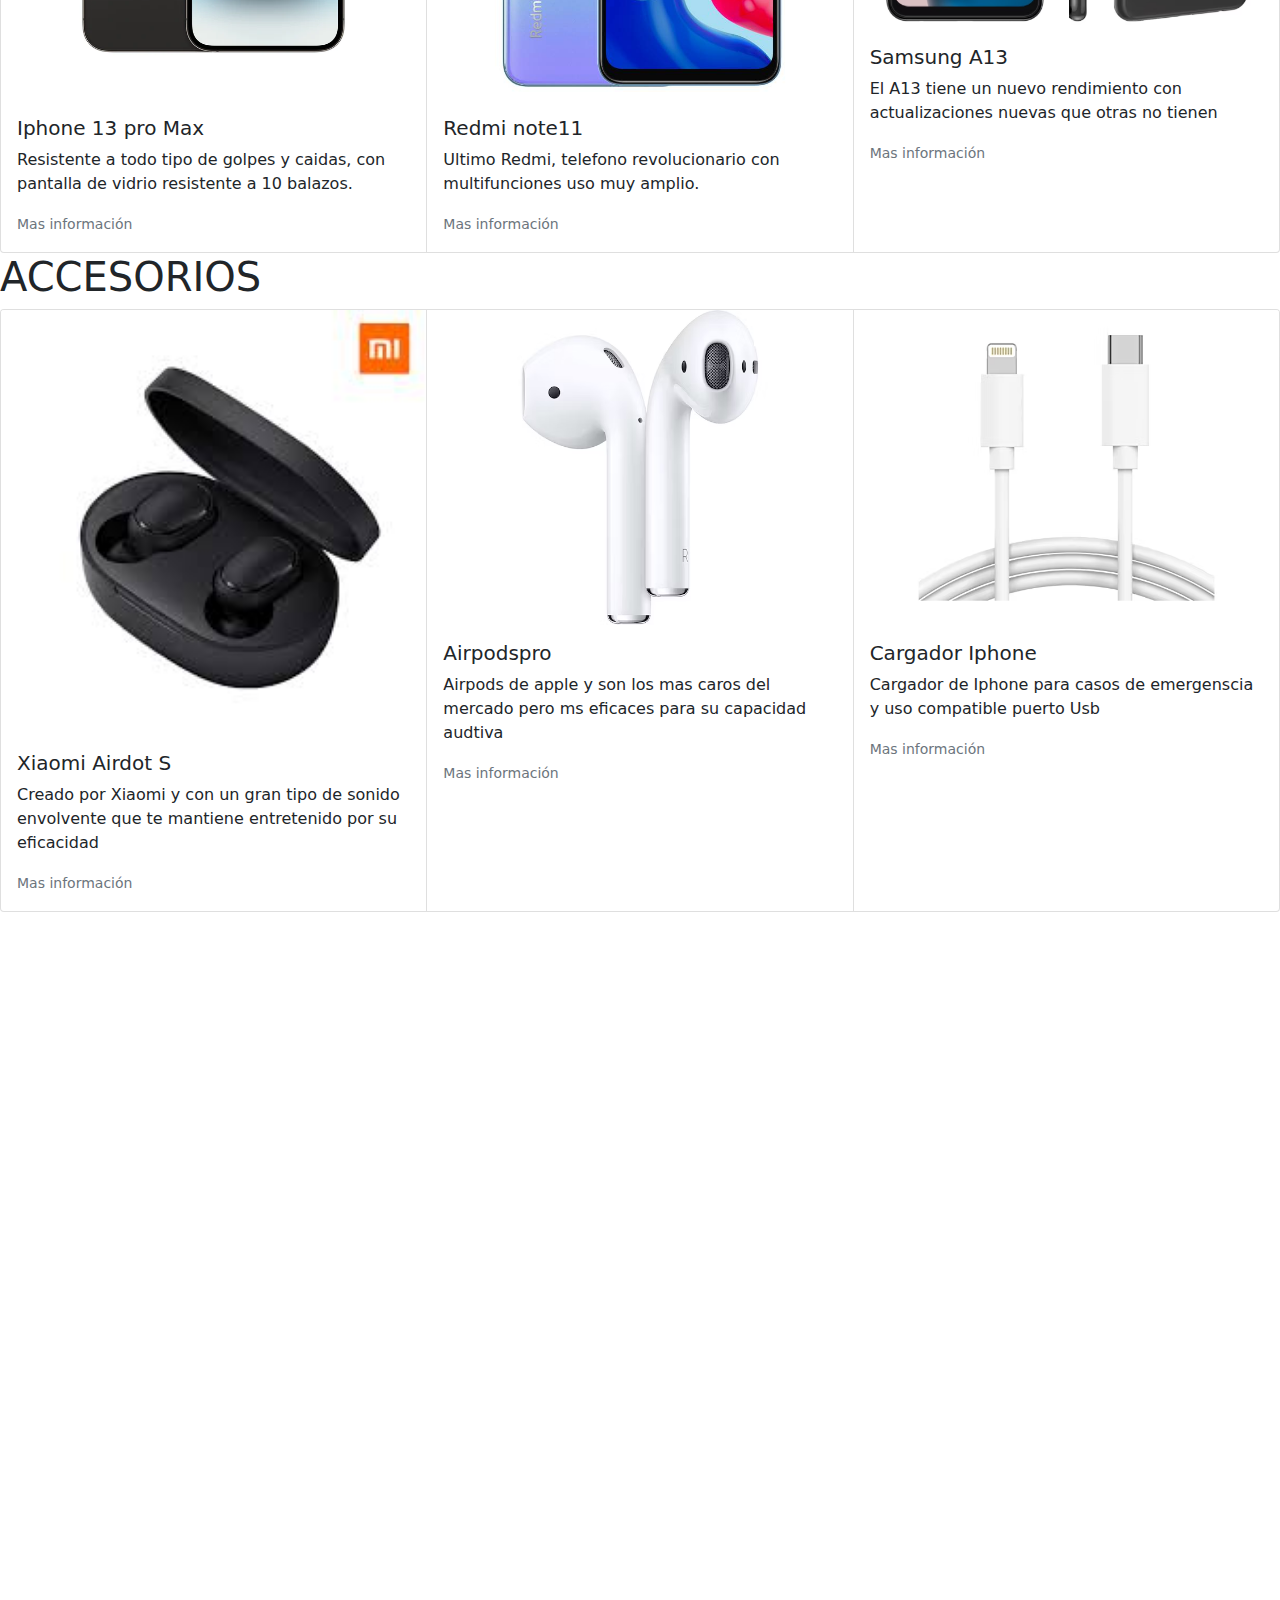
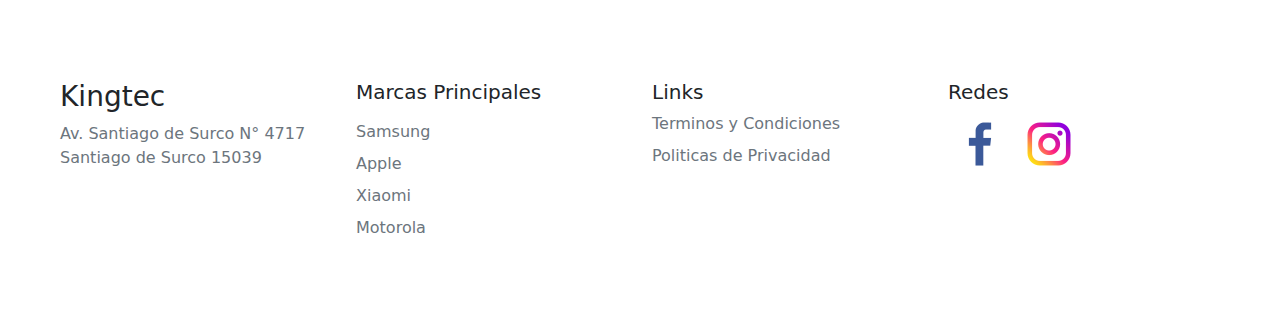
==== commit 46b3c6f6: "accesorios" ====
--- a/FrontEnd/index.html
+++ b/FrontEnd/index.html
@@ -10,6 +10,7 @@
     <link rel="stylesheet" href="./css/style.css">
 
     <link href="https://fonts.googleapis.com/css2?family=Lato:ital,wght@1,700&family=Nunito&display=swap" rel="stylesheet">
+    
 </head>
 
 <body>
@@ -103,6 +104,95 @@
             </div>
         </div>
     </div>
+    <!-- carrusel de maracas -->
+    <div id="carouselExampleIndicators" class="carousel slide" data-bs-ride="carousel">
+        <div class="carousel-indicators">
+          <button type="button" data-bs-target="#carouselExampleIndicators" data-bs-slide-to="0" class="active" aria-current="true" aria-label="Slide 1"></button>
+          <button type="button" data-bs-target="#carouselExampleIndicators" data-bs-slide-to="1" aria-label="Slide 2"></button>
+          <button type="button" data-bs-target="#carouselExampleIndicators" data-bs-slide-to="2" aria-label="Slide 3"></button>
+        </div>
+        <div class="carousel-inner">
+          <div class="carousel-item active">
+            <img src="img/slider-marcas/Aple.png" class="d-block w-100" alt="...">
+          </div>
+          <div class="carousel-item">
+            <img src="img/slider-marcas/Huawei.png" class="d-block w-100" alt="...">
+          </div>
+          <div class="carousel-item">
+            <img src="img/slider-marcas/Huawei.png" class="d-block w-100" alt="...">
+          </div>
+        </div>
+        <button class="carousel-control-prev" type="button" data-bs-target="#carouselExampleIndicators" data-bs-slide="prev">
+          <span class="carousel-control-prev-icon" aria-hidden="true"></span>
+          <span class="visually-hidden">Previous</span>
+        </button>
+        <button class="carousel-control-next" type="button" data-bs-target="#carouselExampleIndicators" data-bs-slide="next">
+          <span class="carousel-control-next-icon" aria-hidden="true"></span>
+          <span class="visually-hidden">Next</span>
+        </button>
+      </div>
+
+      <!-- tarjetas celulares -->
+      <h1>CELULARES</h1>
+      <div class="card-group">
+        <div class="card">
+          <img src="img/celulares/iPhone.jpg" class="card-img-top" alt="...">
+          <div class="card-body">
+            <h5 class="card-title">Iphone 13 pro Max</h5>
+            <p class="card-text">Resistente a todo tipo de golpes y caidas, con pantalla de vidrio resistente a 10 balazos.</p>
+            <p class="card-text"><small class="text-muted">Mas información</small></p>
+          </div>
+        </div>
+        <div class="card">
+          <img src="img/celulares/redmi-note11.jpeg" class="card-img-top" alt="...">
+          <div class="card-body">
+            <h5 class="card-title">Redmi note11</h5>
+            <p class="card-text">Ultimo Redmi, telefono revolucionario con multifunciones uso muy amplio.</p>
+            <p class="card-text"><small class="text-muted">Mas información</small></p>
+          </div>
+        </div>
+        
+        <div class="card">
+          <img src="img/celulares/samsung-A13.jpg" class="card-img-top" alt="...">
+          <div class="card-body">
+            <h5 class="card-title">Samsung A13</h5>
+            <p class="card-text">El A13 tiene un nuevo rendimiento con actualizaciones nuevas que otras no tienen</p>
+            <p class="card-text"><small class="text-muted">Mas información</small></p>
+          </div>
+        </div>
+      </div>
+      <!-- accesorios -->
+      <h1>ACCESORIOS</h1>
+      <div class="card-group">
+        <div class="card">
+          <img src="img/accesorios/airdostS.jpeg" class="card-img-top" alt="...">
+          <div class="card-body">
+            <h5 class="card-title">Xiaomi Airdot S</h5>
+            <p class="card-text">Creado por Xiaomi y con un gran tipo de sonido envolvente que te mantiene entretenido por su eficacidad</p>
+            <p class="card-text"><small class="text-muted">Mas información</small></p>
+          </div>
+        </div>
+        <div class="card">
+          <img src="img/accesorios/airpodspro.jpeg" class="card-img-top" alt="...">
+          <div class="card-body">
+            <h5 class="card-title">Airpodspro</h5>
+            <p class="card-text">Airpods de apple y son los mas caros del mercado pero ms eficaces para su capacidad audtiva</p>
+            <p class="card-text"><small class="text-muted">Mas información</small></p>
+          </div>
+        </div>
+        
+        <div class="card">
+          <img src="img/accesorios/cargadoriphone.jpeg" class="card-img-top" alt="...">
+          <div class="card-body">
+            <h5 class="card-title">Cargador Iphone</h5>
+            <p class="card-text">Cargador de Iphone para casos de emergenscia y uso compatible puerto Usb </p>
+            <p class="card-text"><small class="text-muted">Mas información</small></p>
+          </div>
+        </div>
+      </div>
+
+ 
+
     <br><br><br><br><br><br><br><br><br><br><br><br><br><br><br><br><br><br><br><br><br><br><br><br><br><br><br><br><br><br>
     <footer>
         <div class="container-fluid">
@@ -158,6 +248,7 @@
 
 
     <script src="js/bootstrap.js"></script>
+    <script src="js/app.js"></script>
 </body>
 
 </html>--- a/FrontEnd/css/style.css
+++ b/FrontEnd/css/style.css
@@ -142,4 +142,4 @@
   transition: all 300ms;
 }
 
-
+/*go*/
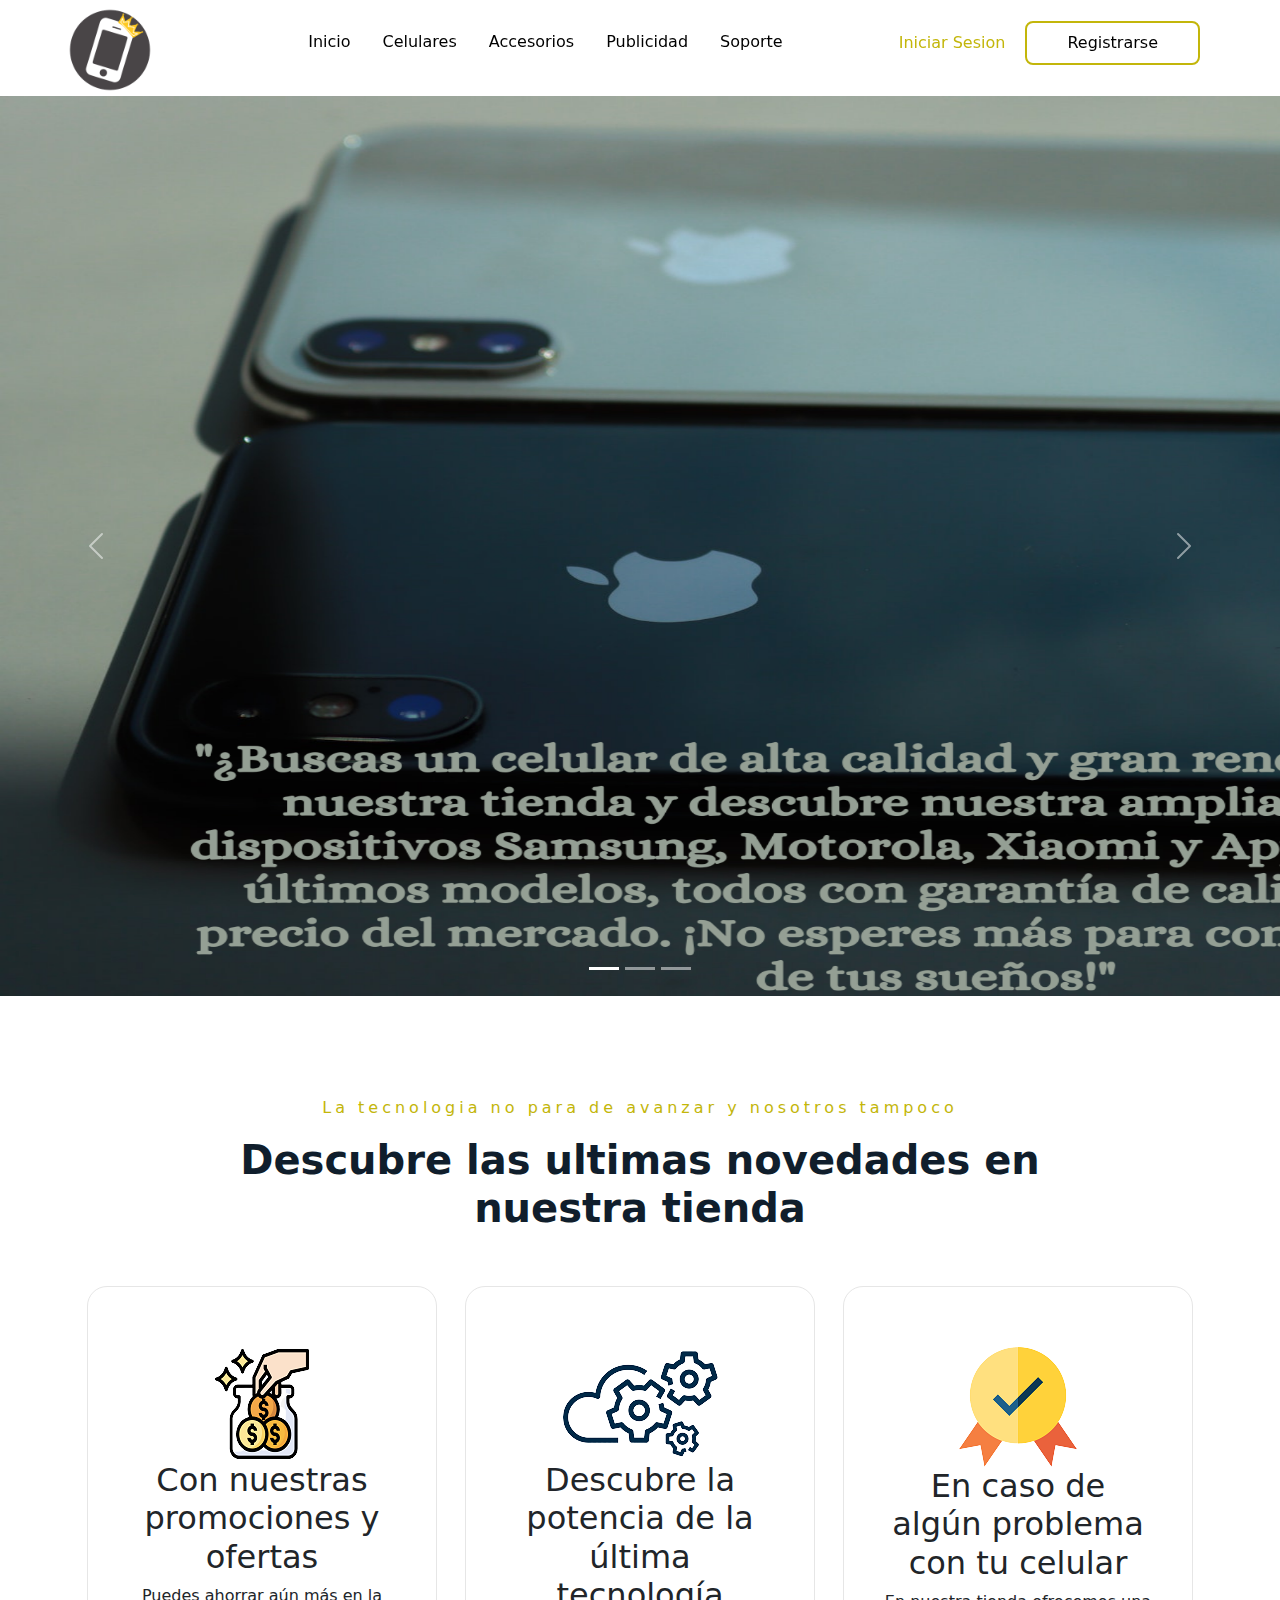
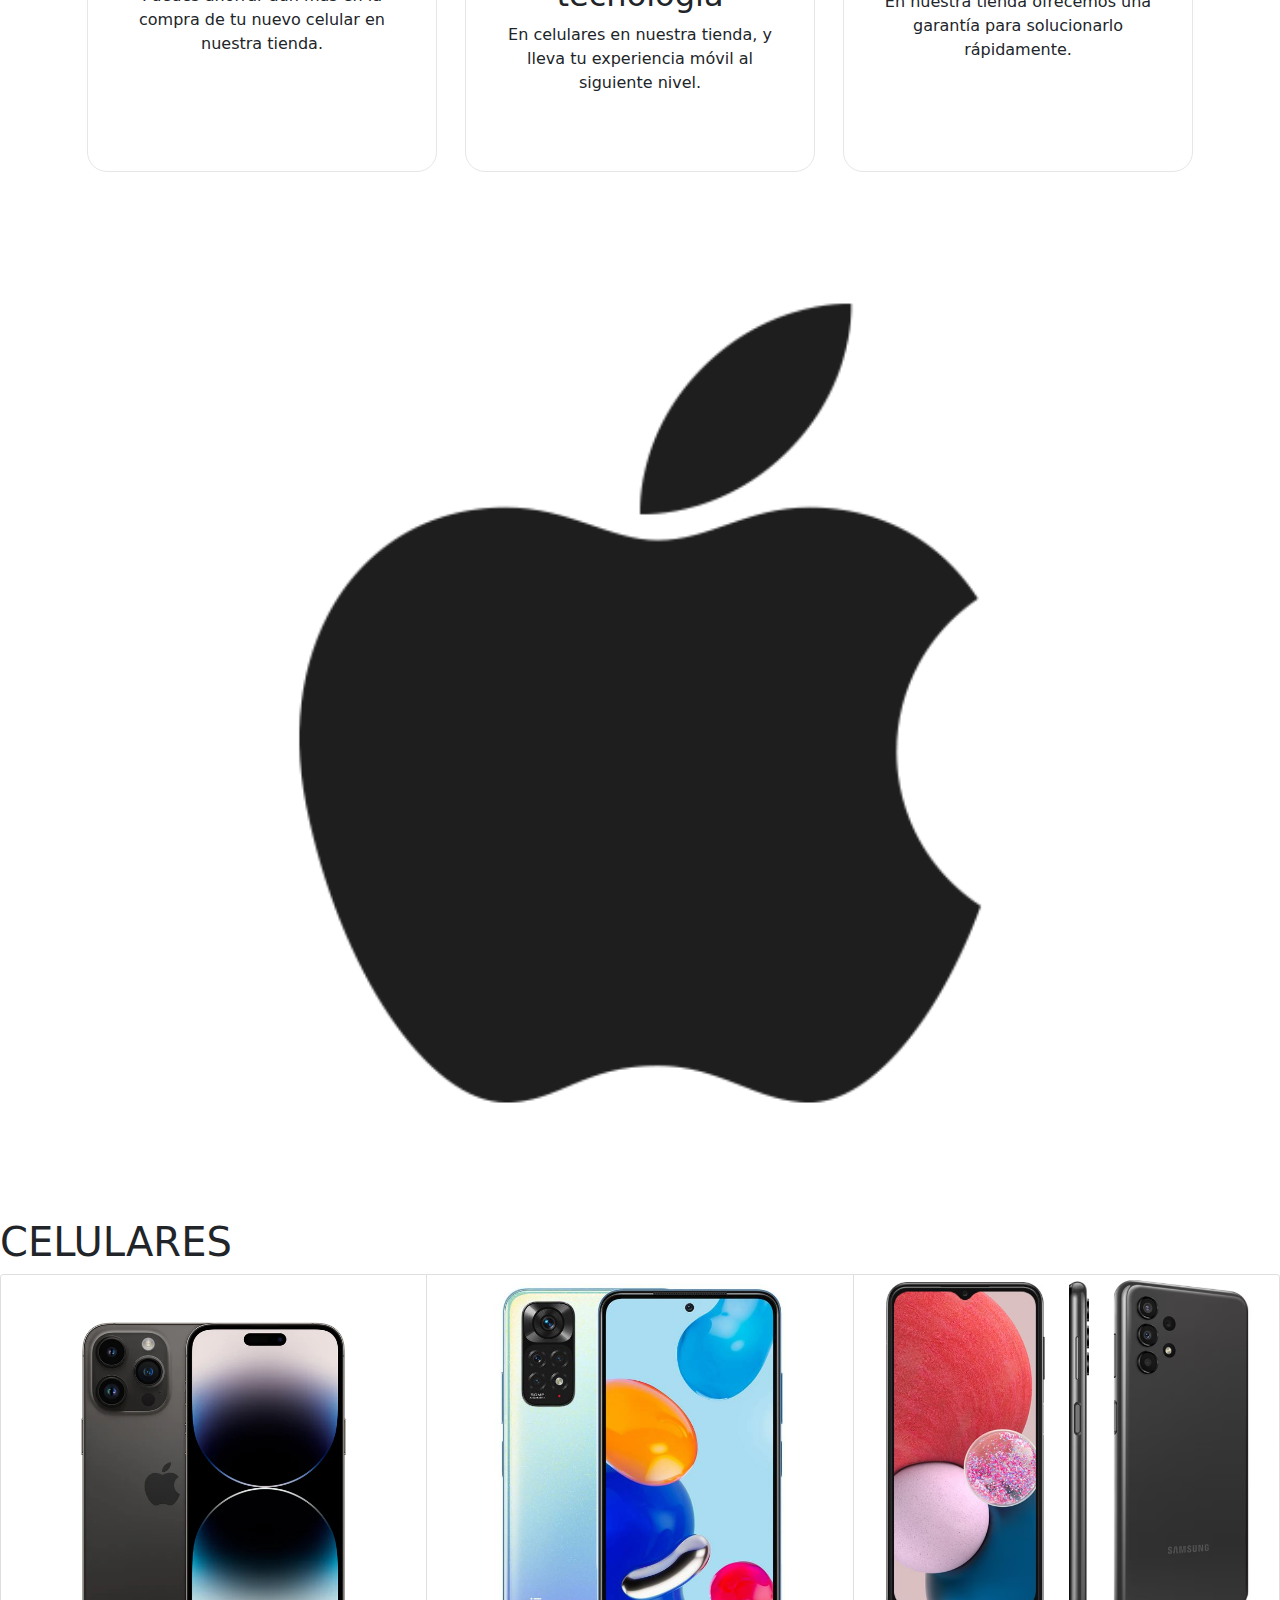
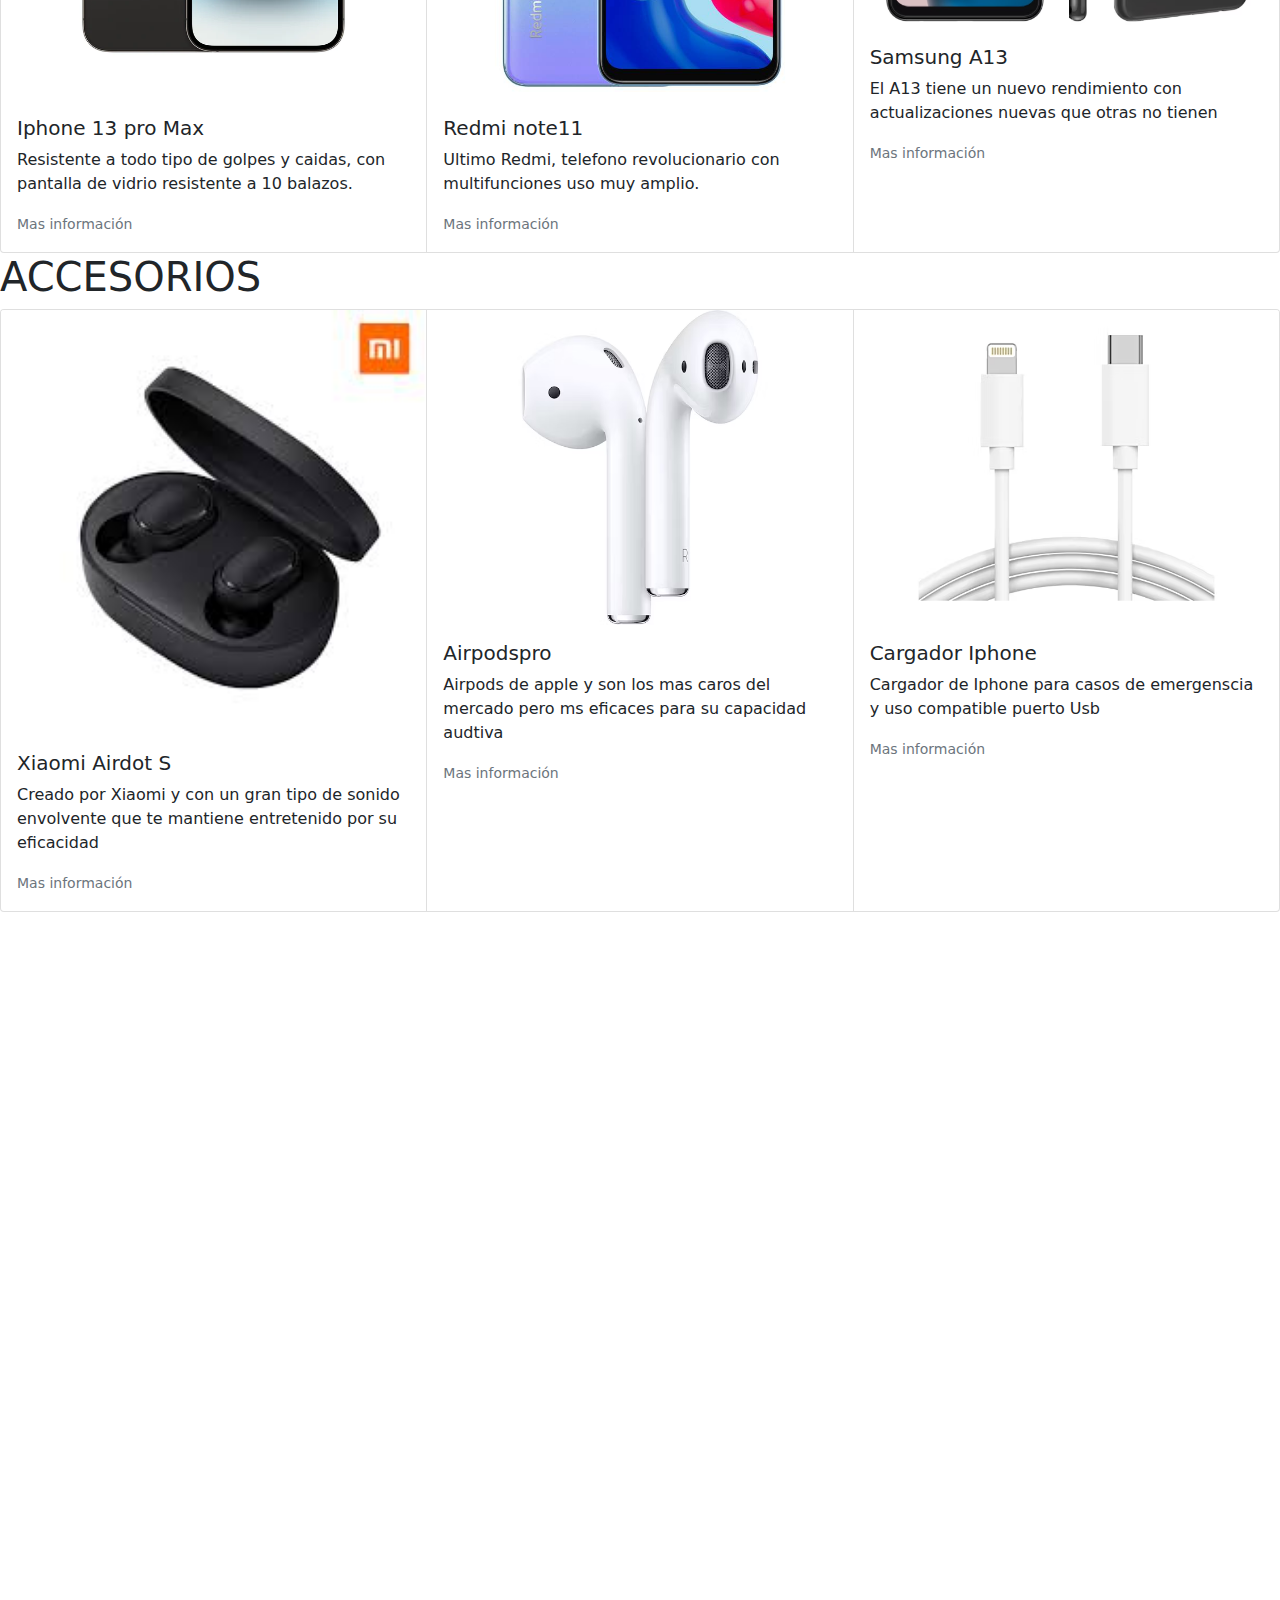
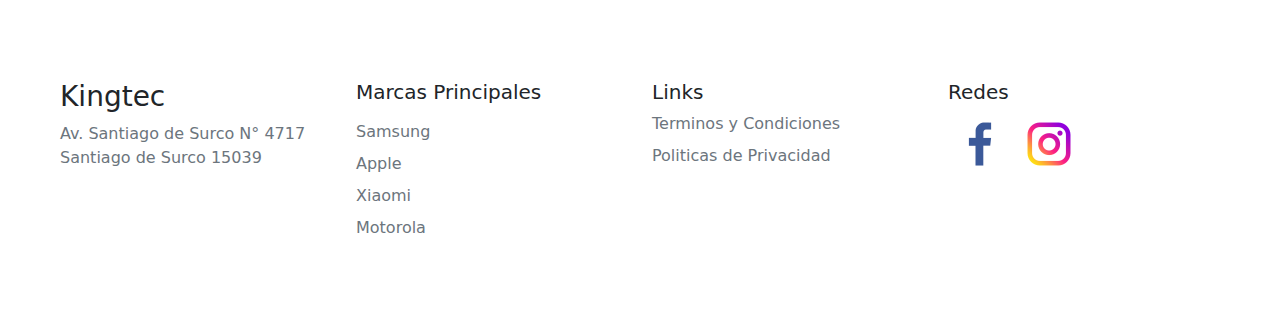
==== commit b944c5fe: "d" ====
--- a/FrontEnd/index.html
+++ b/FrontEnd/index.html
@@ -30,7 +30,7 @@
                         <li><a href="#">Celulares</a></li>
                         <li><a href="#">Accesorios</a></li>
                         <li><a href="#">Publicidad</a></li>
-                        <li><a href="#">Promociones</a></li>
+                        <li><a href="#">Soporte</a></li>
                     </ul>
                 </nav>
 
